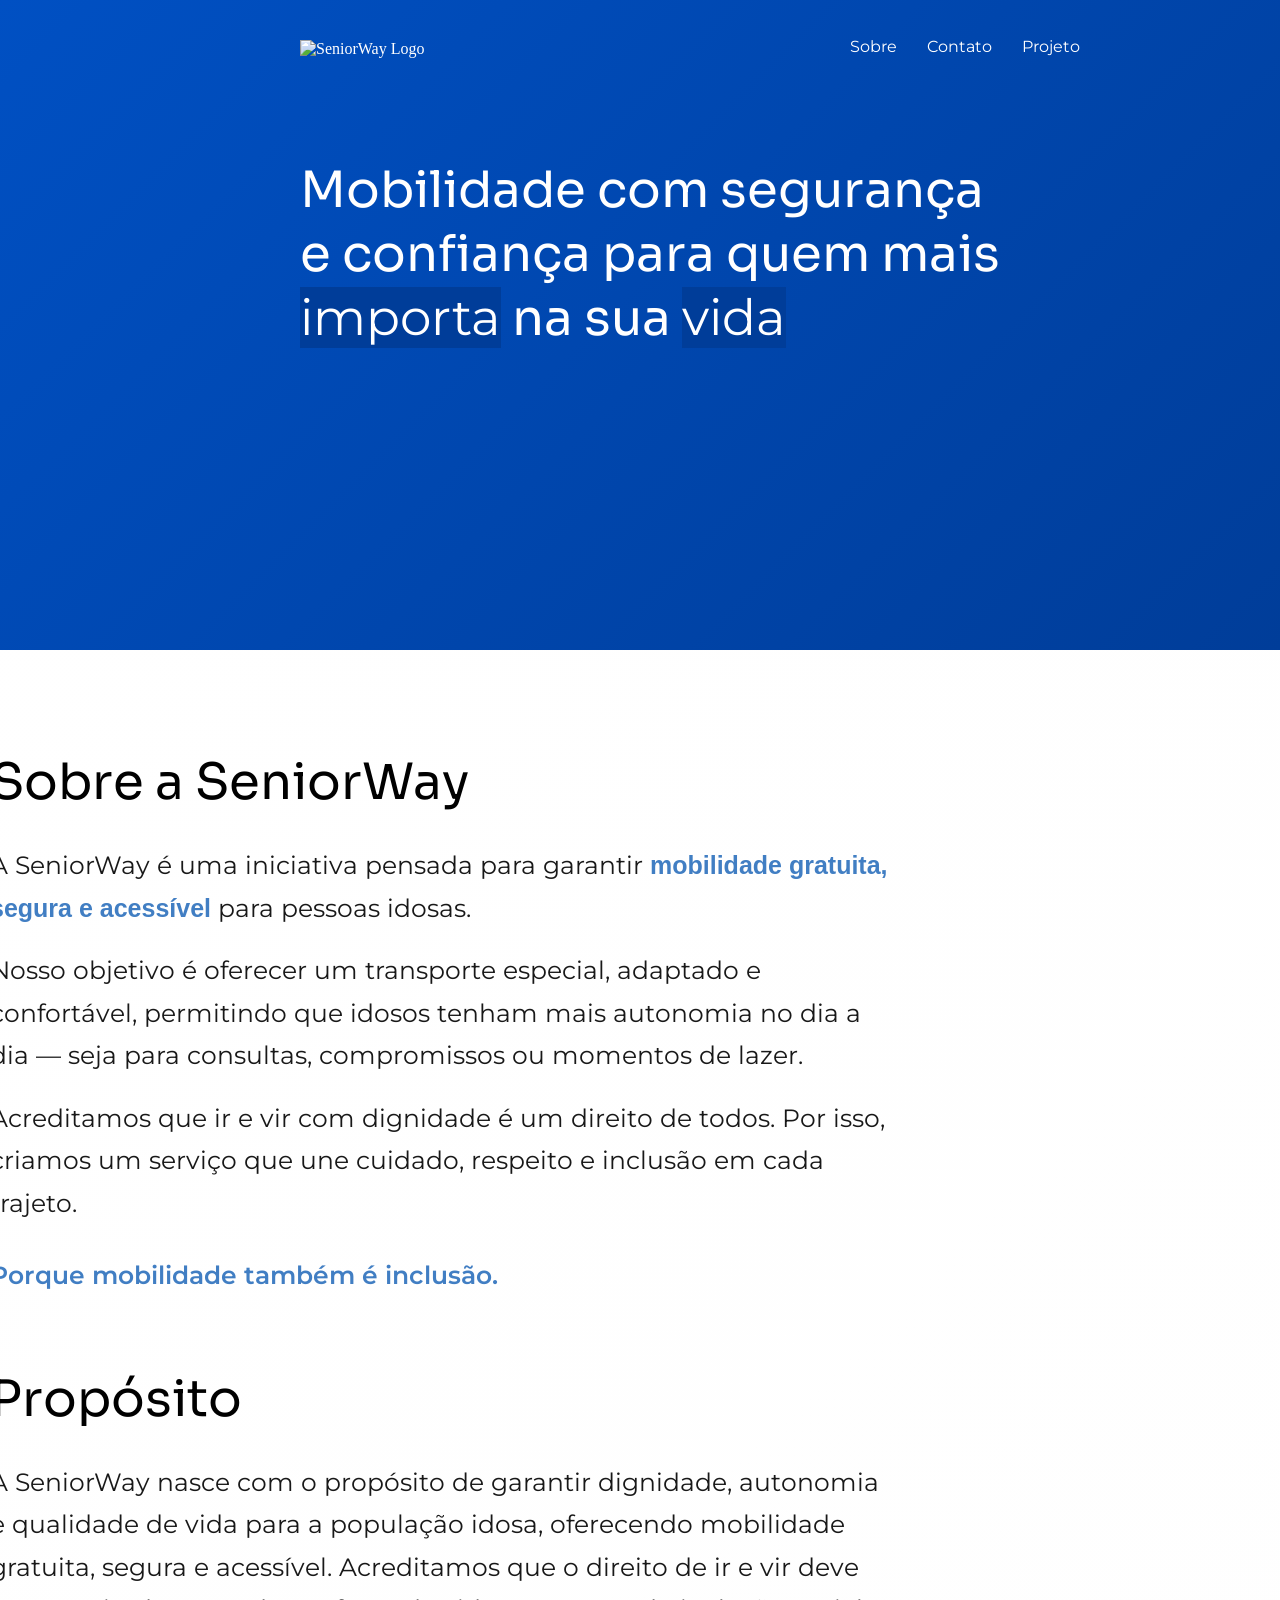
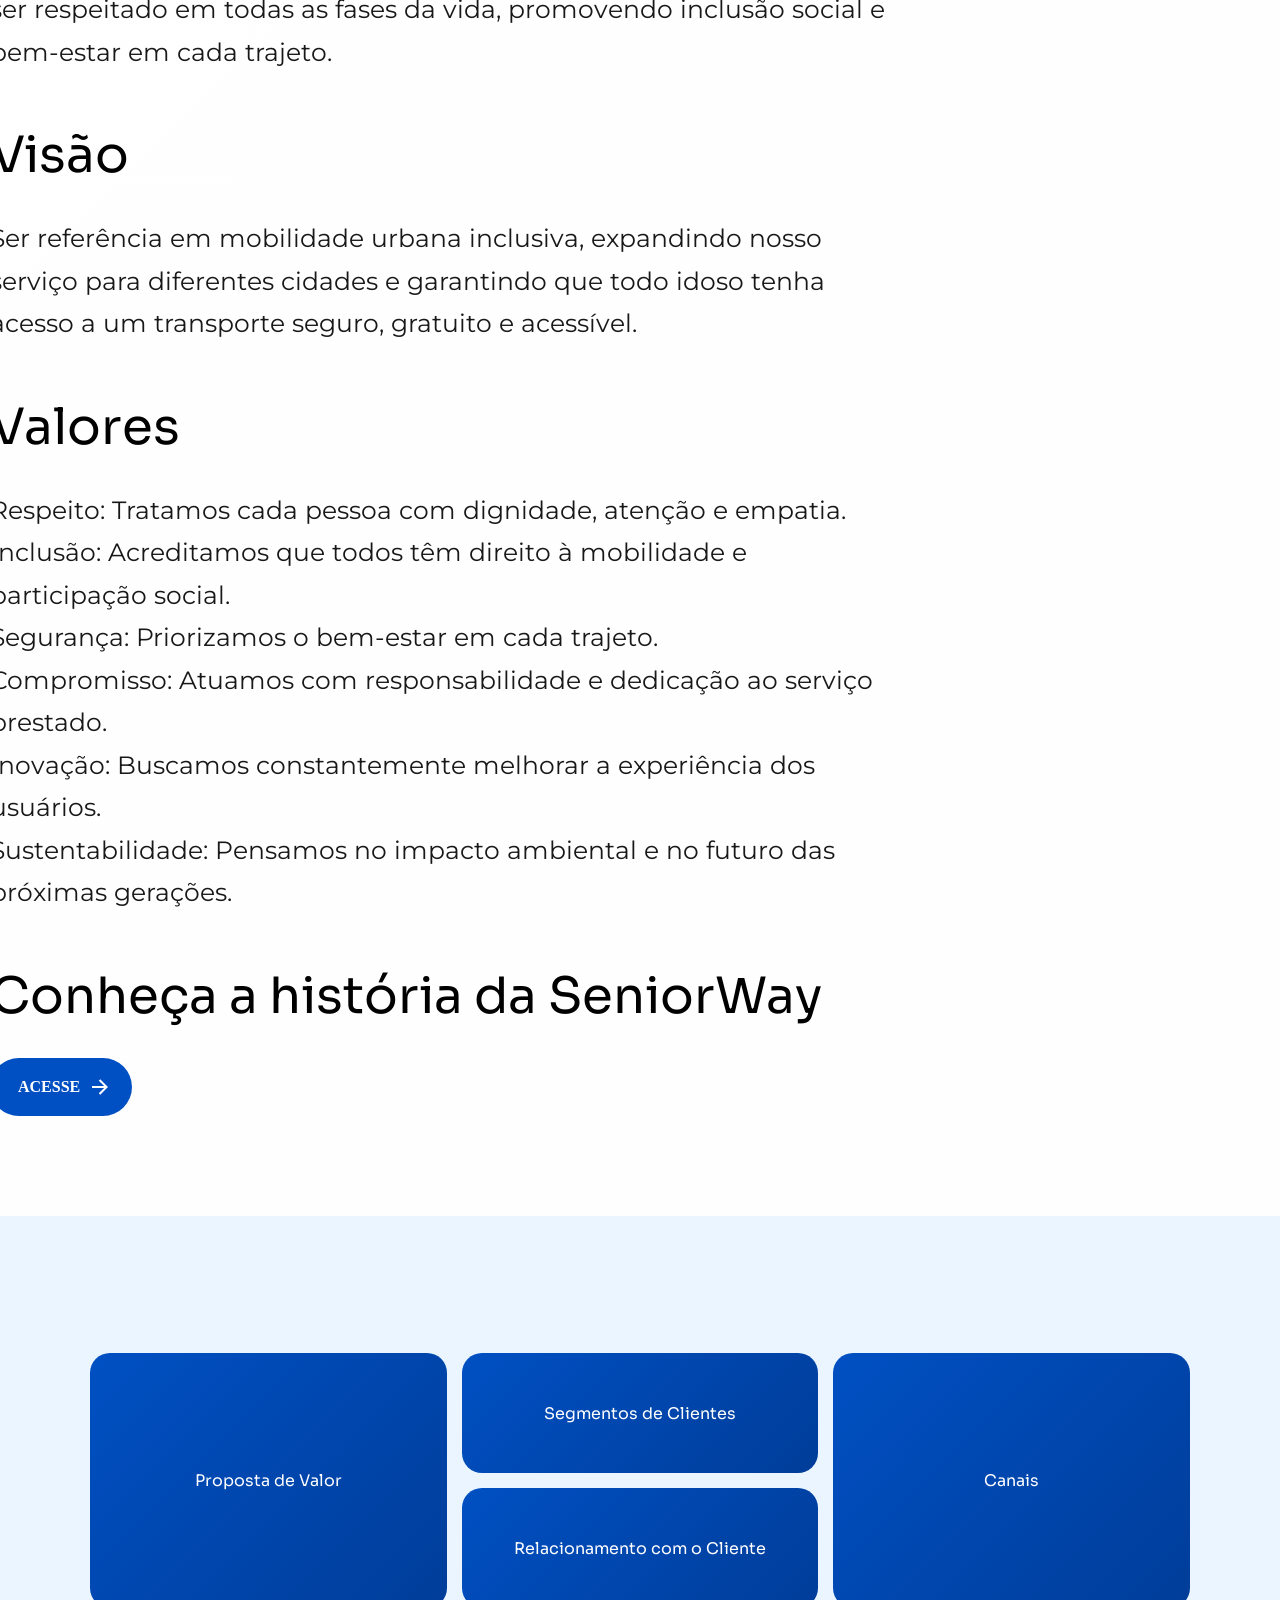
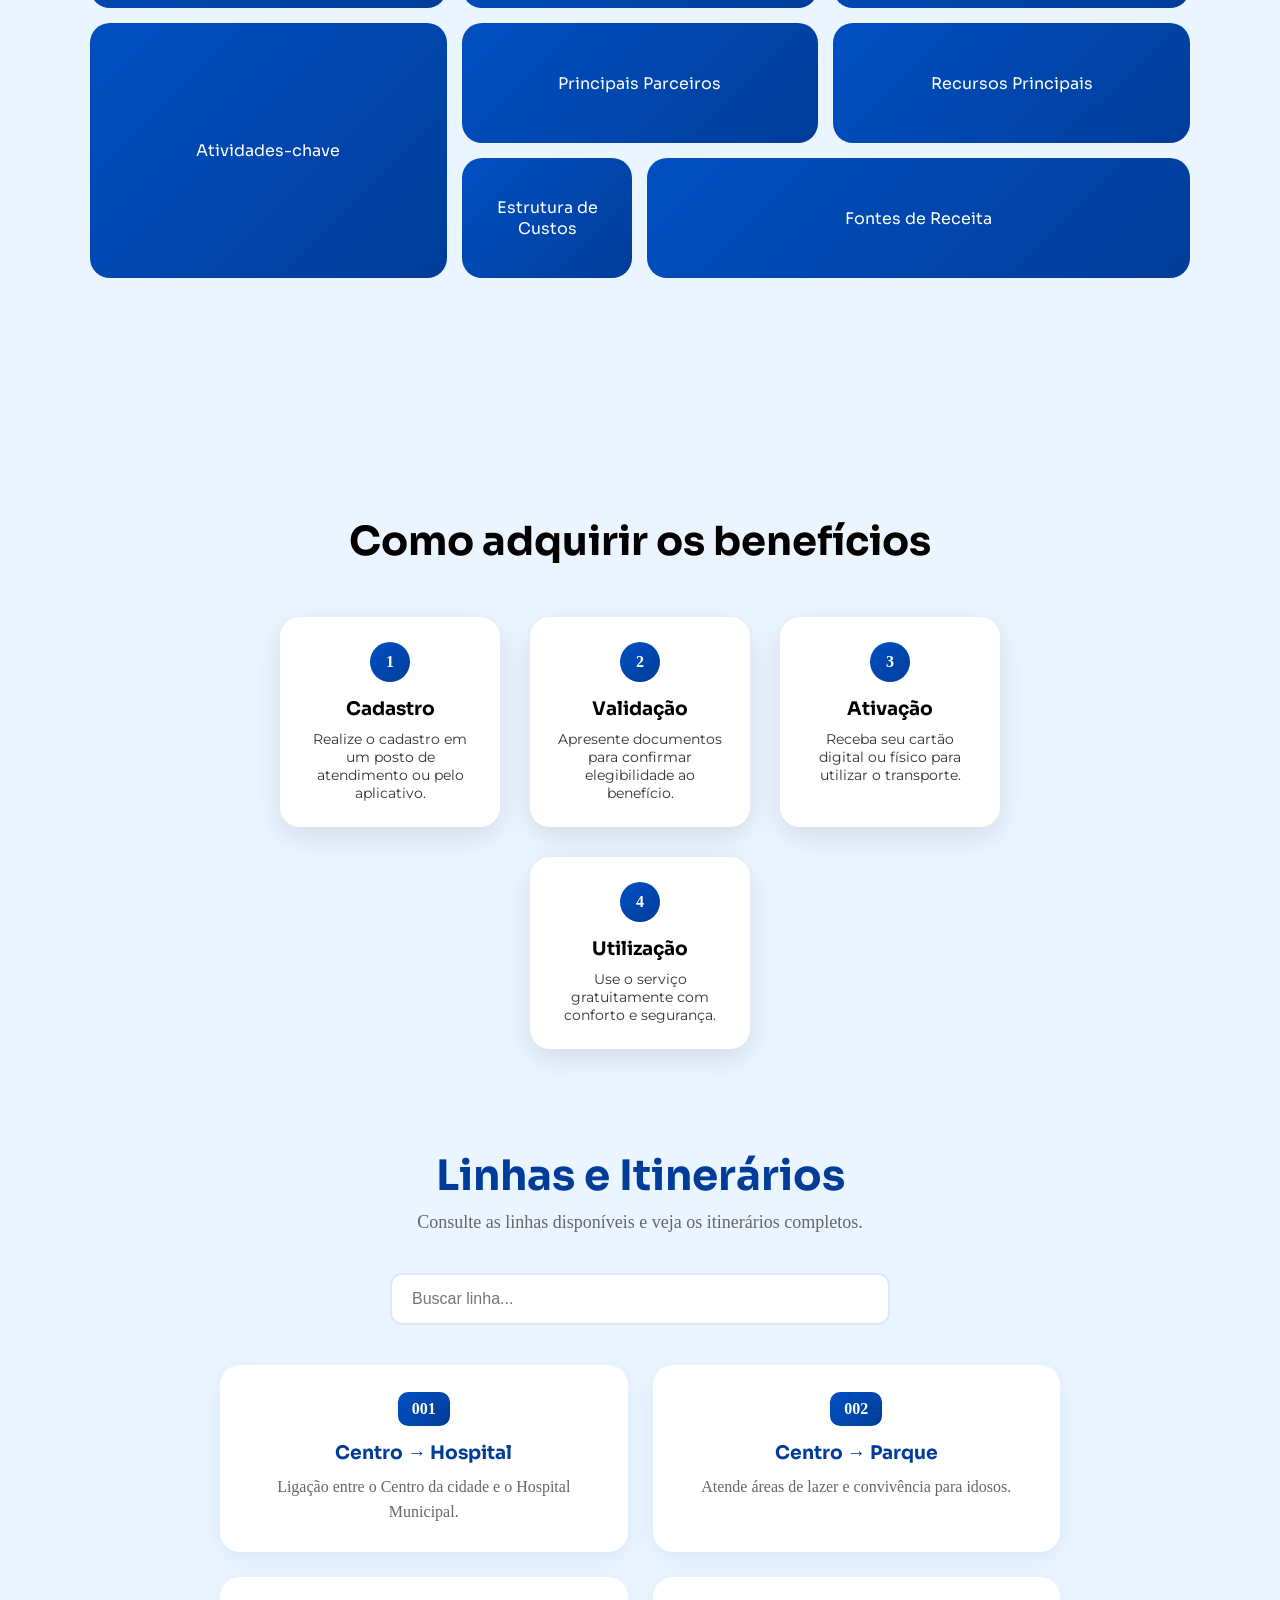
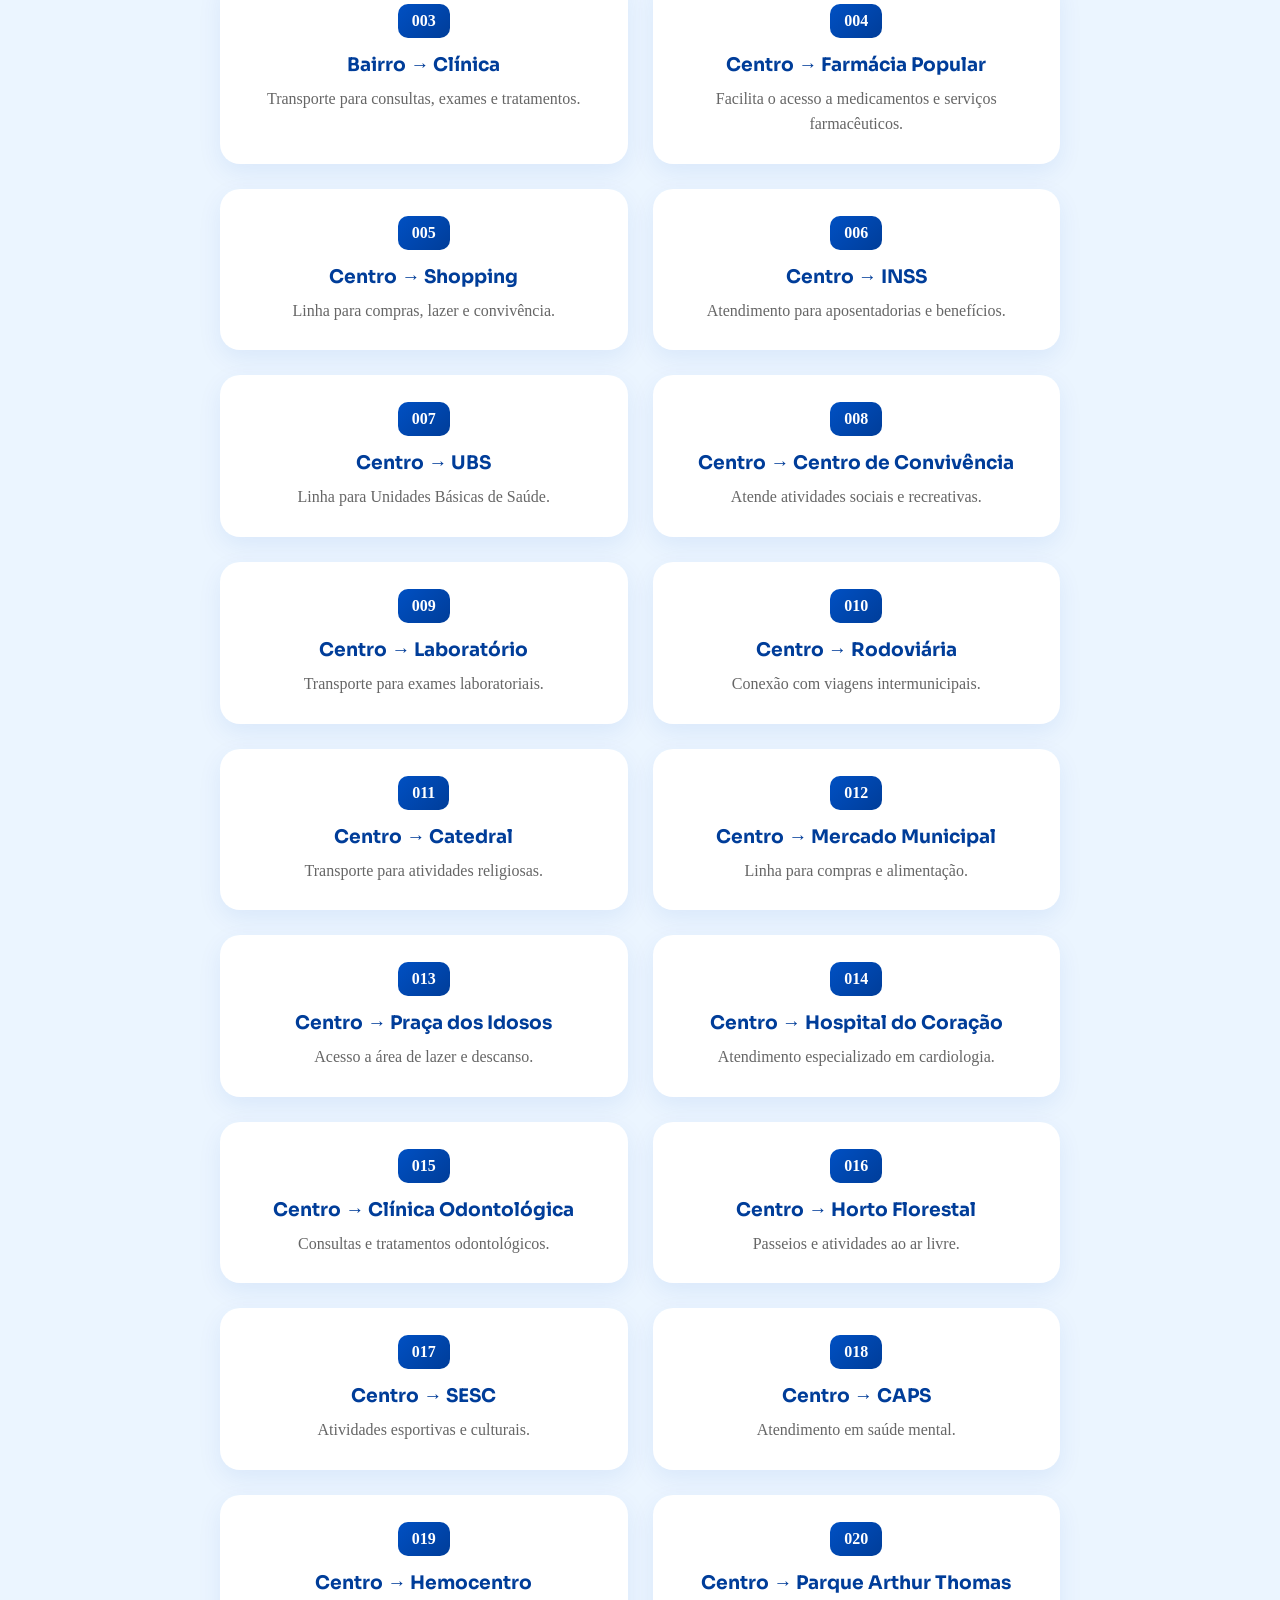
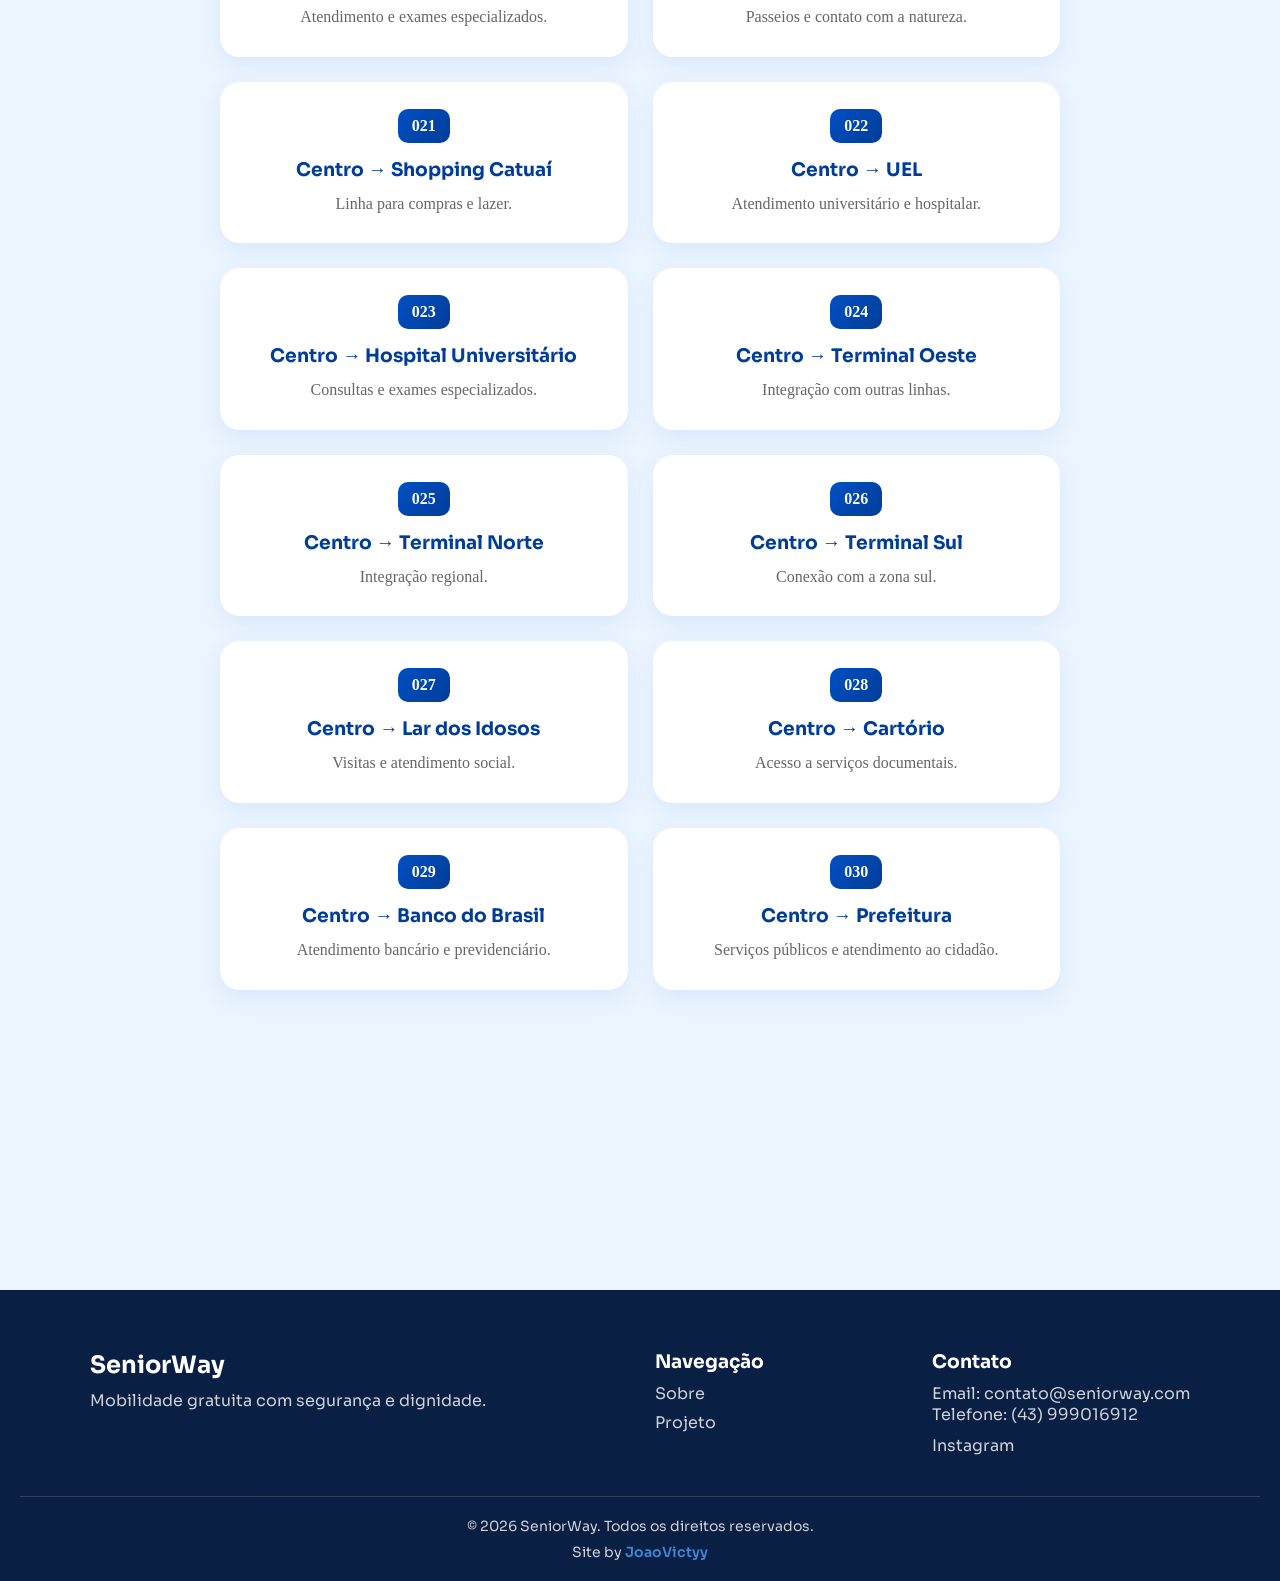
==== index.html @ 5b8eee5d "Add files via upload" ====
<!DOCTYPE html>
<html lang="pt-br">

<head>
    <meta charset="UTF-8">
    <meta name="viewport" content="width=device-width, initial-scale=1.0">
    <title>Busão</title>
    <link rel="stylesheet" href="style.css">

</head>

<body>

    <header>
        <div class="top">
            <div class="logo">
                <img src="./img/SeniorWayLogo.png" alt="SeniorWay Logo">
            </div>

            <ul>
                <li><a href="#sobre">Sobre</a></li>
                <li><a href="#footer">Contato</a></li>
                <li><a href="#canvas">Projeto</a></li>
            </ul>
        </div>

        <div class="infos">
            <div class="texto">
                <p>
                    Mobilidade com segurança<br>
                    e confiança para quem mais<br>
                    <span class="destaque">importa</span> na sua
                    <span class="destaque">vida</span>
                </p>
            </div>

            <div class="img">

            </div>
        </div>

    </header>

    <main>
        <section id="sobre" class="sobre">
            <div class="container">
                <h2>Sobre a SeniorWay</h2>

                <p>
                    A SeniorWay é uma iniciativa pensada para garantir
                    <span class="destaque">mobilidade gratuita, segura e acessível</span>
                    para pessoas idosas.
                </p>

                <p>
                    Nosso objetivo é oferecer um transporte especial, adaptado e confortável,
                    permitindo que idosos tenham mais autonomia no dia a dia — seja para consultas,
                    compromissos ou momentos de lazer.
                </p>

                <p>
                    Acreditamos que ir e vir com dignidade é um direito de todos.
                    Por isso, criamos um serviço que une cuidado, respeito e inclusão
                    em cada trajeto.
                </p>

                <p class="impacto">
                    Porque mobilidade também é inclusão.
                </p>

                <div class="missão">
                    <h1>Propósito</h1>
                    <p>
                        A SeniorWay nasce com o propósito de garantir dignidade, autonomia e qualidade de vida para a
                        população idosa, oferecendo mobilidade gratuita, segura e acessível.
                        Acreditamos que o direito de ir e vir deve ser respeitado em todas as fases da vida, promovendo
                        inclusão social e bem-estar em cada trajeto.
                    </p>
                </div>

                <div class="Visão">
                    <h1>Visão</h1>
                    <p>
                        Ser referência em mobilidade urbana inclusiva, expandindo nosso serviço para diferentes cidades
                        e
                        garantindo que todo idoso tenha acesso a um transporte seguro, gratuito e acessível.
                    </p>
                </div>

                <div class="Valores">
                    <h1>Valores</h1>
                    <p>
                        Respeito: Tratamos cada pessoa com dignidade, atenção e empatia. <br>
                        Inclusão: Acreditamos que todos têm direito à mobilidade e participação social. <br>
                        Segurança: Priorizamos o bem-estar em cada trajeto. <br>
                        Compromisso: Atuamos com responsabilidade e dedicação ao serviço prestado. <br>
                        Inovação: Buscamos constantemente melhorar a experiência dos usuários. <br>
                        Sustentabilidade: Pensamos no impacto ambiental e no futuro das próximas gerações. <br>
                    </p>
                </div>

                <div class="history">
                    <h1>Conheça a história da SeniorWay</h1>

                    <a href="historia.html" class="animated-button">
                        <svg xmlns="http://www.w3.org/2000/svg" class="arr-2" viewBox="0 0 24 24">
                            <path
                                d="M16.1716 10.9999L10.8076 5.63589L12.2218 4.22168L20 11.9999L12.2218 19.778L10.8076 18.3638L16.1716 12.9999H4V10.9999H16.1716Z">
                            </path>
                        </svg>

                        <span class="text">ACESSE</span>
                        <span class="circle"></span>

                        <svg xmlns="http://www.w3.org/2000/svg" class="arr-1" viewBox="0 0 24 24">
                            <path
                                d="M16.1716 10.9999L10.8076 5.63589L12.2218 4.22168L20 11.9999L12.2218 19.778L10.8076 18.3638L16.1716 12.9999H4V10.9999H16.1716Z">
                            </path>
                        </svg>
                    </a>

                </div>

            </div>
        </section>

        <div id="canvas" class="canvas">
            <div class="parent">
                <div class="div1">Proposta de Valor</div>
                <div class="div2">Segmentos de Clientes</div>
                <div class="div3">Canais</div>
                <div class="div4">Relacionamento com o Cliente</div>
                <div class="div5">Atividades-chave</div>
                <div class="div6">Principais Parceiros</div>
                <div class="div7">Recursos Principais</div>
                <div class="div8">Estrutura de Custos</div>
                <div class="div9">Fontes de Receita</div>
            </div>

            <div id="modal" class="modal">
                <div class="modal-content">
                    <span class="fechar">&times;</span>
                    <h2 id="modal-titulo"></h2>
                    <p id="modal-texto"></p>
                </div>
            </div>

        </div>


        <section id="beneficios" class="beneficios">
            <div class="container2">

                <h2>Como adquirir os benefícios</h2>

                <div class="passos">

                    <div class="passo">
                        <span>1</span>
                        <h3>Cadastro</h3>
                        <p>Realize o cadastro em um posto de atendimento ou pelo aplicativo.</p>
                    </div>

                    <div class="passo">
                        <span>2</span>
                        <h3>Validação</h3>
                        <p>Apresente documentos para confirmar elegibilidade ao benefício.</p>
                    </div>

                    <div class="passo">
                        <span>3</span>
                        <h3>Ativação</h3>
                        <p>Receba seu cartão digital ou físico para utilizar o transporte.</p>
                    </div>

                    <div class="passo">
                        <span>4</span>
                        <h3>Utilização</h3>
                        <p>Use o serviço gratuitamente com conforto e segurança.</p>
                    </div>

                </div>

                <!-- HTML -->
                <section class="linhas-section" id="linhas">
                    <div class="container">
                        <h2>Linhas e Itinerários</h2>
                        <p class="subtitulo">
                            Consulte as linhas disponíveis e veja os itinerários completos.
                        </p>

                        <input type="text" id="busca-linha" placeholder="Buscar linha...">

                        <div id="lista-linhas" class="lista-linhas"></div>
                    </div>
                </section>


                <div id="modal-linha" class="modal">
                    <div class="modal-content">
                        <span class="fechar-linha">&times;</span>
                        <h2 id="linha-titulo"></h2>
                        <p id="linha-descricao"></p>

                        <h3>Itinerário</h3>
                        <ul id="linha-itinerario"></ul>

                        <h3>Horários</h3>
                        <p id="linha-horarios"></p>
                    </div>
                </div>
                

            </div>
        </section>
    </main>
    <footer id="footer" class="footer">
        <div class="footer-container">

            <div class="footer-logo">
                <h2>SeniorWay</h2>
                <p>Mobilidade gratuita com segurança e dignidade.</p>
            </div>

            <div class="footer-links">
                <h3>Navegação</h3>
                <a href="#sobre">Sobre</a>
                <a href="#canvas">Projeto</a>
            </div>

            <div class="footer-contato">
                <h3>Contato</h3>
                <p>Email: contato@seniorway.com</p>
                <p>Telefone: (43) 999016912</p>

                <div class="social">
                    <a href="https://www.instagram.com/joao.victy/" target="_blank">Instagram</a>
                </div>
            </div>

        </div>

        <div class="footer-bottom">
            <p>© 2026 SeniorWay. Todos os direitos reservados.</p>
            <p class="creditos">Site by <span>JoaoVictyy</span>
            </p>
        </div>
    </footer>

</body>
<script src="script.js"></script>

</html>
---- style.css ----
@import url('https://fonts.googleapis.com/css2?family=Montserrat:ital,wght@0,100..900;1,100..900&family=Sora:wght@100..800&display=swap');


* {
    user-select: none;
    margin: 0;
    padding: 0;
    box-sizing: border-box;
    scroll-behavior: smooth;
}

header {
    background: linear-gradient(135deg, #0050c3 0%, #003d99 100%);
    height: 650px;
}

.logo img {
    width: 130px;
    margin-left: 300px;
    cursor: pointer;
    margin-top: 40px;
}

.top {
    display: flex;
    justify-content: space-between;
    align-items: center;
    color: white;
}

.top a {
    color: white;
    text-decoration: none;
}

.top a:hover {
    opacity: 0.7;
}

.top li {
    cursor: pointer;
}

.top li:hover {
    color: rgba(157, 151, 151, 0.519);
}

.top ul {
    font-family: 'Montserrat', sans-serif;
    color: white;
    display: flex;
    list-style: none;
    margin-bottom: -35px;
    gap: 30px;
    margin-right: 200px;
}

.texto .destaque {
    background-color: #003d99;
    font-family: 'Montserrat', sans-serif;
}

.texto {
    font-family: 'Sora', sans-serif;
    color: white;
    font-size: 50px;
    margin-left: 300px;
    margin-top: 100px;
}

.sobre {
    padding: 100px 20px;
    margin-left: -400px;
    background: linear-gradient(135deg, #ffffff 0%, #fefefe 100%);
    color: #000000;
}

.sobre .container {
    max-width: 900px;
    margin: 0 auto;
    text-align: left;
}

.sobre h2 {
    font-family: 'Sora', sans-serif;
    font-size: 50px;
    margin-bottom: 30px;
    font-weight: 400;
}

.sobre p {
    font-family: 'Montserrat', sans-serif;
    font-size: 25px;
    line-height: 1.7;
    margin-bottom: 20px;
    opacity: 0.9;
}

.sobre .destaque {
    font-family: 'Inter', sans-serif;
    font-weight: 600;
    color: #2d71bd;
    border-bottom: 2px solid rgba(255, 255, 255, 0.4);
}

.impacto {
    font-family: 'Inter', sans-serif;
    font-size: 22px;
    font-weight: 600;
    color: #2d71bd;
    margin-top: 30px;
}

.canvas {
    background-color: #ebf5ff;
    height: 800px;
    display: flex;
    align-items: center;
    flex-direction: column;
    justify-content: center;
}

.parent {
    display: grid;
    grid-template-columns: repeat(6, 1fr);
    grid-auto-rows: 120px;
    gap: 15px;
    grid-auto-flow: dense;
    width: 90%;
    max-width: 1100px;
    margin: 0 auto;
}

/* cards */
.parent>div {
    cursor: pointer;
    background: linear-gradient(135deg, #0050c3 0%, #003d99 100%);
    border-radius: 20px;
    color: white;


    display: flex;
    align-items: center;
    justify-content: center;
    text-align: center;

    font-family: 'Sora', sans-serif;
    padding: 20px;
}

.parent>div:hover {
    transform: scale(1.03);
}

.div1 {
    grid-column: span 2;
    grid-row: span 2;
}

.div2 {
    grid-column: span 2;
}

.div3 {
    grid-column: span 2;
    grid-row: span 2;
}

.div4 {
    grid-column: span 2;
}

.div5 {
    grid-column: span 2;
    grid-row: span 2;
}

.div6 {
    grid-column: span 2;
}

.div7 {
    grid-column: span 2;
}

.div9 {
    grid-column: span 3;
}


.fechar {
    color: white;
    font-size: 30px;
    margin-left: 10px;
}

#modal-titulo,
#modal-texto {
    color: white;
    margin: 10px 15px;
}

.modal {
    display: none;
    position: fixed;
    inset: 0;
    background: rgba(0, 0, 0, 0.6);
    backdrop-filter: blur(6px);

    justify-content: center;
    align-items: center;
    z-index: 1000;
}

.modal-content {
    background: linear-gradient(135deg, #0050c3 0%, #003d99 100%);
    padding: 30px;
    border-radius: 20px;

    width: 450px;
    max-width: 90%;

    color: white;
    font-family: 'Sora', sans-serif;

    box-shadow: 0 20px 50px rgba(0, 0, 0, 0.4);

    animation: aparecer 0.3s ease;
}

@keyframes aparecer {
    from {
        opacity: 0;
        transform: scale(0.9);
    }

    to {
        opacity: 1;
        transform: scale(1);
    }
}

.fechar {
    position: absolute;
    top: 20px;
    right: 25px;

    font-size: 24px;
    cursor: pointer;
    color: white;
    opacity: 0.7;
}

.fechar:hover {
    opacity: 1;
}

#modal-titulo {
    font-size: 24px;
    margin-bottom: 15px;
}

#modal-texto {
    font-size: 16px;
    line-height: 1.6;
}

.footer {
    background: #0a1f44;
    color: white;
    padding: 60px 20px 20px;
    font-family: 'Sora', sans-serif;
}

.footer-container {
    max-width: 1100px;
    margin: 0 auto;

    display: flex;
    justify-content: space-between;
    flex-wrap: wrap;
    gap: 40px;
}

/* logo */
.footer-logo h2 {
    font-size: 24px;
    margin-bottom: 10px;
}

.footer-logo p {
    opacity: 0.8;
}

/* links */
.footer-links h3,
.footer-contato h3 {
    margin-bottom: 10px;
}

.footer-links a {
    display: block;
    color: white;
    text-decoration: none;
    margin-bottom: 8px;
    opacity: 0.8;
    transition: 0.3s;
}

.footer-links a:hover {
    opacity: 1;
}

.footer-contato p {
    opacity: 0.8;
}

.footer-bottom {
    border-top: 1px solid rgba(255, 255, 255, 0.2);
    margin-top: 40px;
    padding-top: 20px;
    text-align: center;
    font-size: 14px;
    opacity: 0.7;
}

.social a {
    display: inline-block;
    margin-top: 10px;
    color: white;
    text-decoration: none;
    opacity: 0.8;
    transition: 0.3s;
}

.social a:hover {
    opacity: 1;
    transform: translateY(-2px);
}

.footer-bottom {
    border-top: 1px solid rgba(255, 255, 255, 0.2);
    margin-top: 40px;
    padding-top: 20px;
    text-align: center;
    font-size: 14px;
    opacity: 0.8;
}

.creditos {
    margin-top: 8px;
}

.creditos span {
    color: #4da3ff;
    font-weight: 600;
}

.beneficios {
    padding: 200px;
    background: #ebf5ff;
    ;
    text-align: center;
}

.beneficios h2 {
    font-family: 'Sora', sans-serif;
    font-size: 40px;
    margin-bottom: 50px;
}

.passos {

    display: flex;
    justify-content: center;
    gap: 30px;
    flex-wrap: wrap;
}

.passo {
    background: white;
    padding: 25px;
    border-radius: 20px;
    width: 220px;

    box-shadow: 0 10px 30px rgba(0, 0, 0, 0.1);
    transition: 0.3s;
}

.passo:hover {
    transform: translateY(-5px);
}

.passo span {
    display: inline-block;
    width: 40px;
    height: 40px;

    background: linear-gradient(135deg, #0050c3, #003d99);
    color: white;

    border-radius: 50%;
    line-height: 40px;
    font-weight: bold;
    margin-bottom: 15px;
}

.passo h3 {
    font-family: 'Sora', sans-serif;
    margin-bottom: 10px;
}

.passo p {
    font-family: 'Montserrat', sans-serif;
    font-size: 14px;
    opacity: 0.8;
}

.container2 {
    margin-top: -100px;
}


h1 {
    font-family: 'Sora', sans-serif;
    font-size: 50px;
    margin-bottom: 30px;
    font-weight: 400;
}

.missão {
    margin-top: 70px;
}

.Visão {
    margin-top: 50px;
}

.Valores {
    margin-top: 50px;
}


.history {
    margin-top: 50px;
}

.animated-button {
    position: relative;
    display: flex;
    align-items: center;
    gap: 4px;
    padding: 16px 36px;
    border: 4px solid;
    border-color: transparent;
    font-size: 16px;
    background-color: #0050c3; 
    border-radius: 100px;
    font-weight: 600;
    color: #ffffff;
    cursor: pointer;
    overflow: hidden;
    transition: all 0.6s cubic-bezier(0.23, 1, 0.32, 1);
}

.animated-button svg {
    position: absolute;
    width: 24px;
    fill: #ffffff;
    z-index: 9;
    transition: all 0.8s cubic-bezier(0.23, 1, 0.32, 1);
}

.animated-button .arr-1 {
    right: 16px;
}

.animated-button .arr-2 {
    left: -25%;
}

.animated-button .circle {
    position: absolute;
    top: 50%;
    left: 50%;
    transform: translate(-50%, -50%);
    width: 20px;
    height: 20px;
    background-color: #0050c3;
    border-radius: 50%;
    opacity: 0;
    transition: all 0.8s cubic-bezier(0.23, 1, 0.32, 1);
}

.animated-button .text {
    position: relative;
    z-index: 1;
    transform: translateX(-12px);
    transition: all 0.8s cubic-bezier(0.23, 1, 0.32, 1);
}

.animated-button:hover {
    box-shadow: 0 0 0 12px transparent;
    color: #ffffff;
    border-radius: 12px;
}

.animated-button:hover .arr-1 {
    right: -25%;
}

.animated-button:hover .arr-2 {
    left: 16px;
}

.animated-button:hover .text {
    transform: translateX(12px);
}

.animated-button:hover svg {
    fill: #ffffff;
}

.animated-button:active {
    scale: 0.95;
    box-shadow: 0 0 0 4px rgb(185, 188, 179);
}

.animated-button:hover .circle {
    width: 220px;
    height: 220px;
    opacity: 1;
}

.animated-button {
    text-decoration: none;
    display: inline-flex; 
}

/* CSS */
.linhas-section {
    padding: 100px 20px;
}

.linhas-section h2 {
    font-family: 'Sora', sans-serif;
    font-size: 42px;
    color: #003d99;
    text-align: center;
    margin-bottom: 10px;
}

.subtitulo {
    text-align: center;
    color: #666;
    font-size: 18px;
    margin-bottom: 40px;
}

#busca-linha {
    width: 100%;
    max-width: 500px;
    display: block;
    margin: 0 auto 40px;
    padding: 15px 20px;
    border: 2px solid #dbe7ff;
    border-radius: 12px;
    font-size: 16px;
    outline: none;
}

#busca-linha:focus {
    border-color: #0050c3;
}

.lista-linhas {
    display: grid;
    grid-template-columns: repeat(auto-fit, minmax(280px, 1fr));
    gap: 25px;
}

.linha-card {
    background: white;
    border-radius: 20px;
    padding: 25px;
    box-shadow: 0 8px 25px rgba(0, 80, 195, 0.08);
    cursor: pointer;
    transition: 0.3s;
    border: 2px solid transparent;
}

.linha-card:hover {
    transform: translateY(-5px);
    border-color: #0050c3;
}

.linha-numero {
    display: inline-block;
    background: linear-gradient(135deg, #0050c3, #003d99);
    color: white;
    font-weight: bold;
    padding: 8px 14px;
    border-radius: 10px;
    margin-bottom: 15px;
}

.linha-card h3 {
    margin-bottom: 10px;
    color: #003d99;
    font-family: 'Sora', sans-serif;
}

.linha-card p {
    color: #666;
    line-height: 1.6;
}

#linha-itinerario {
    margin-top: 10px;
    padding-left: 20px;
}

#linha-itinerario li {
    margin-bottom: 8px;
}
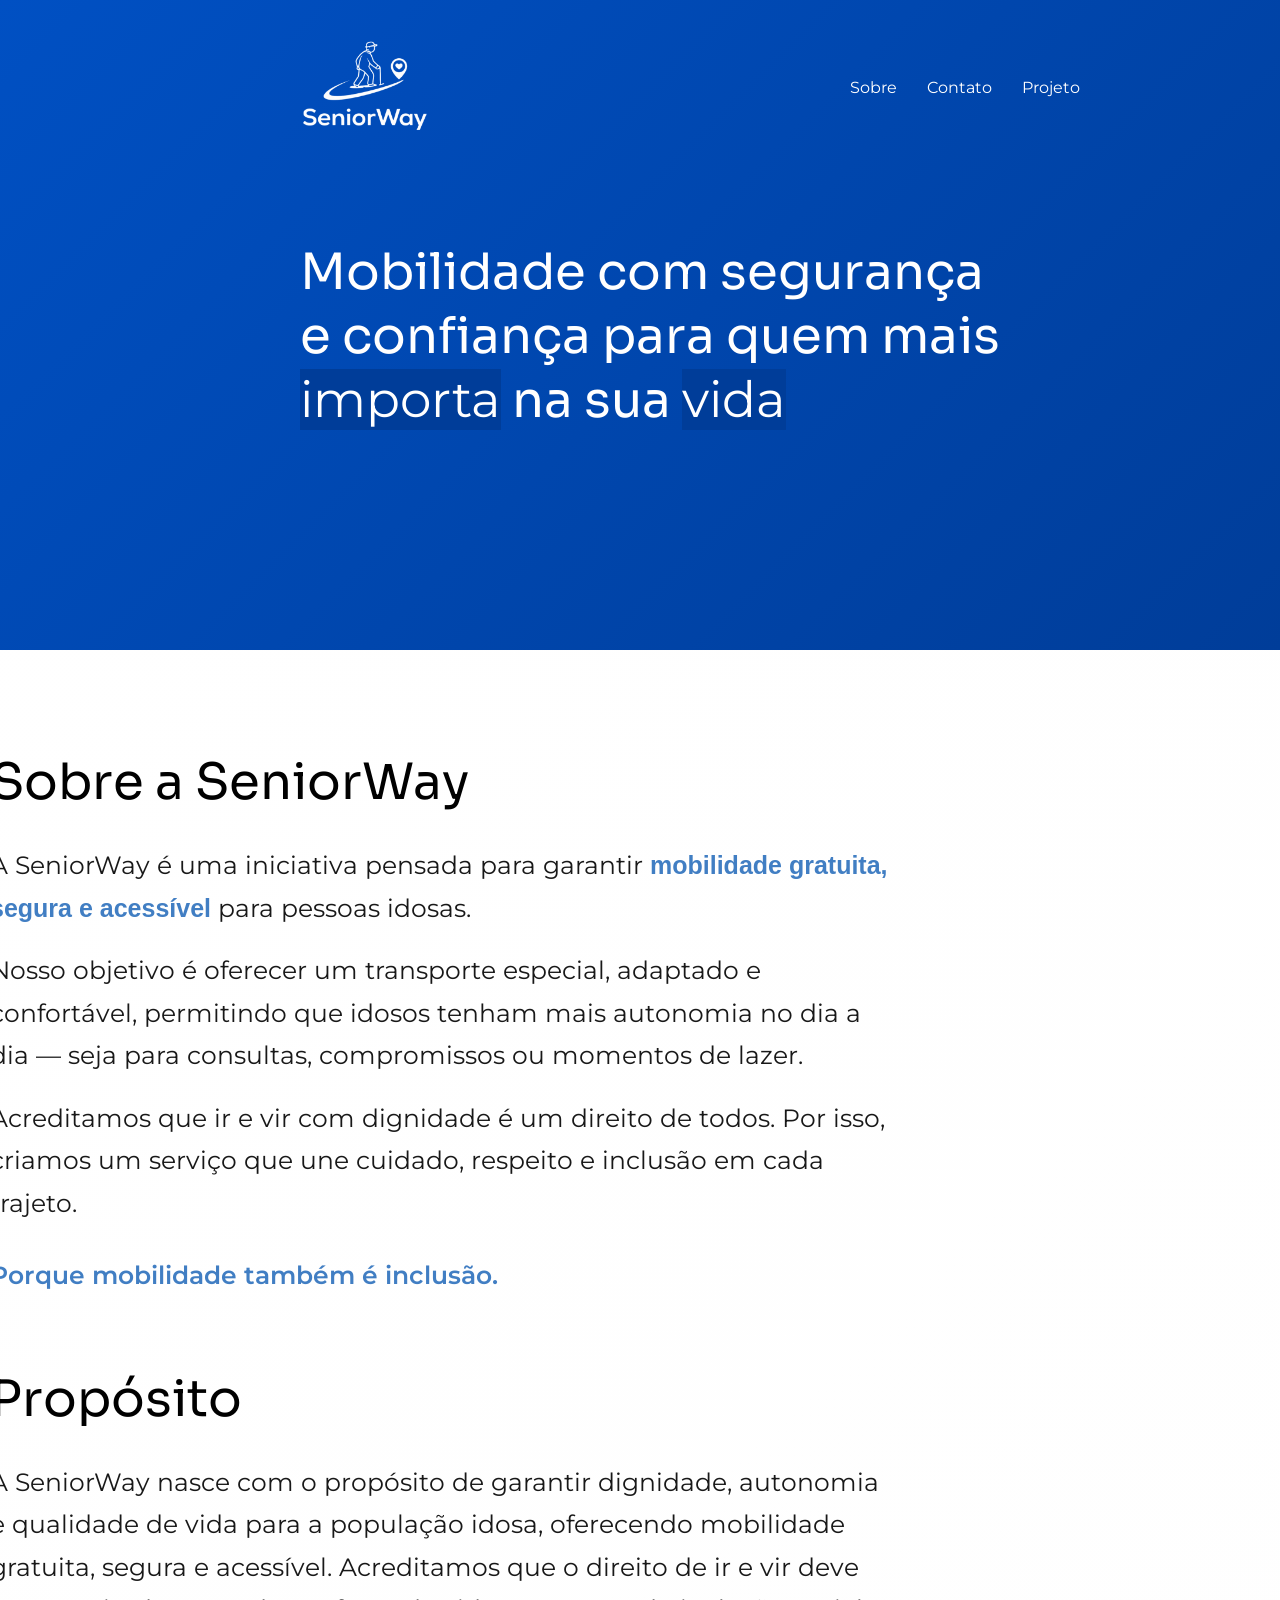
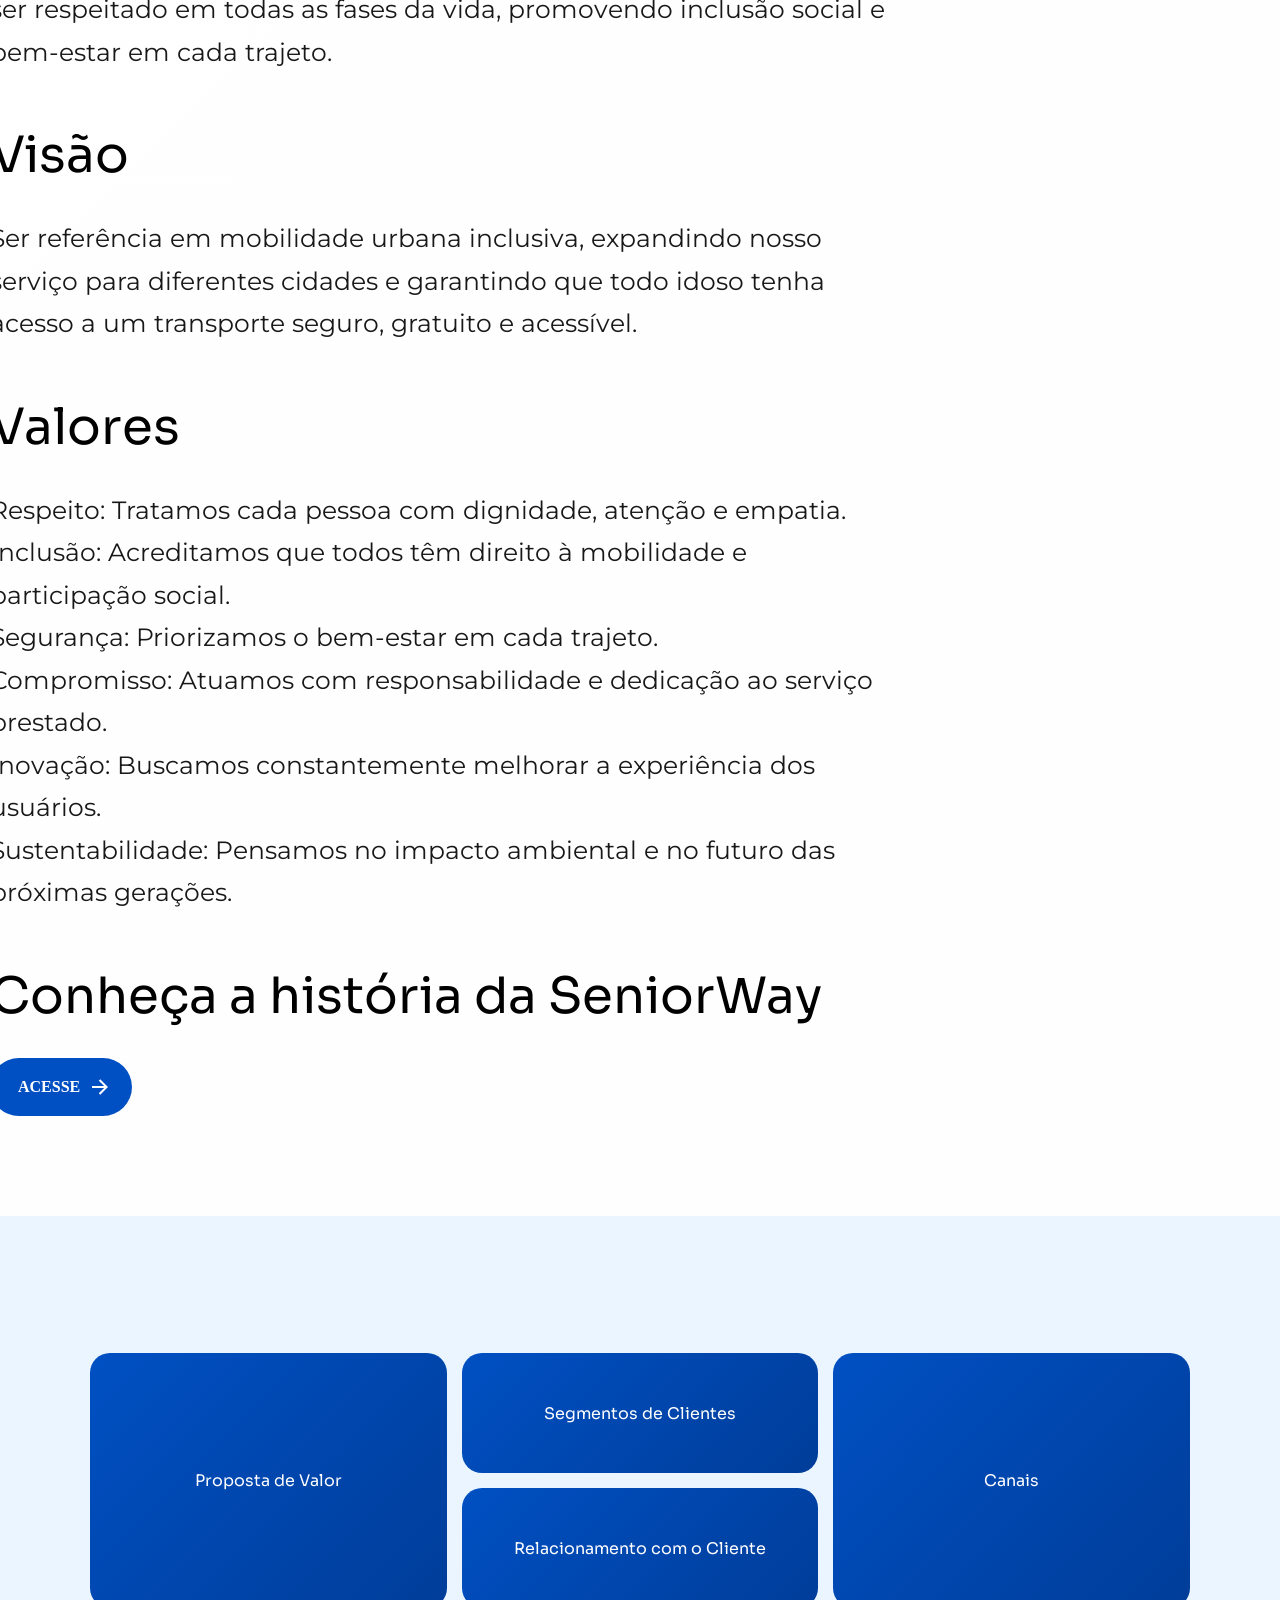
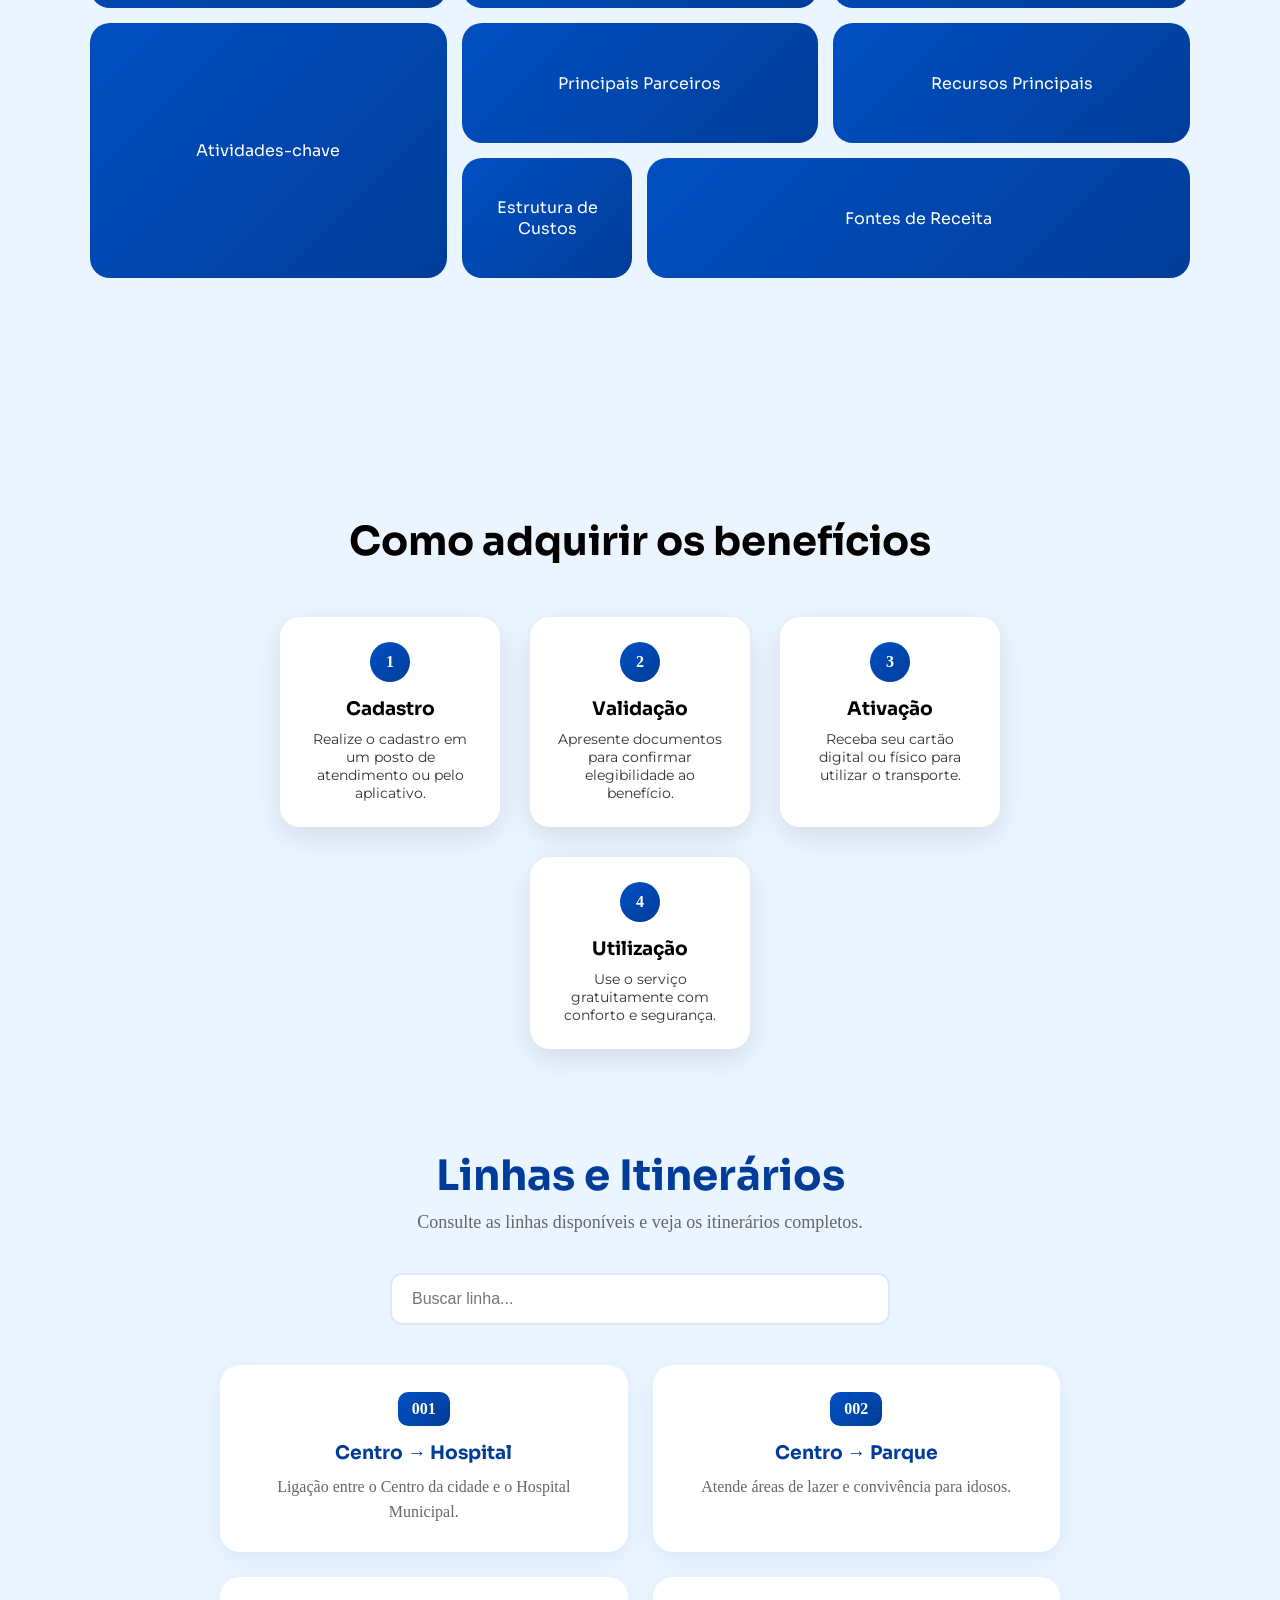
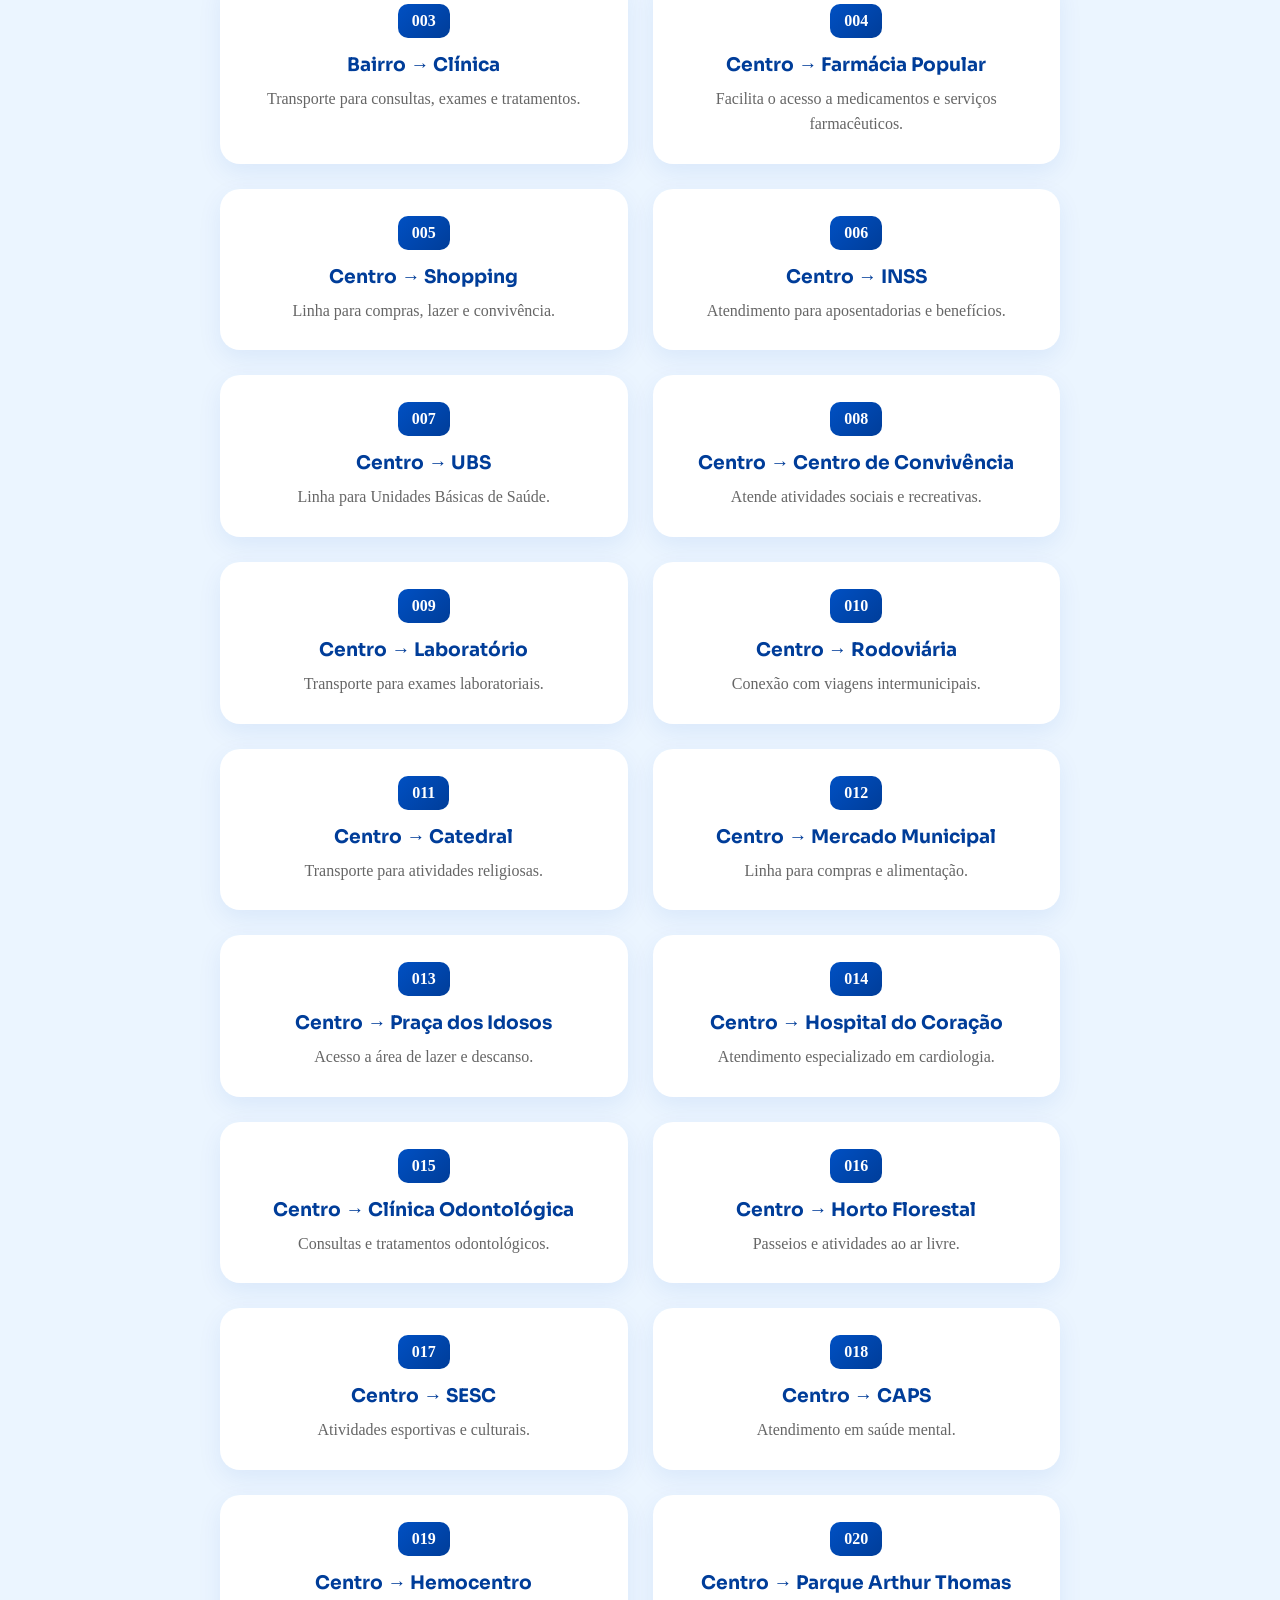
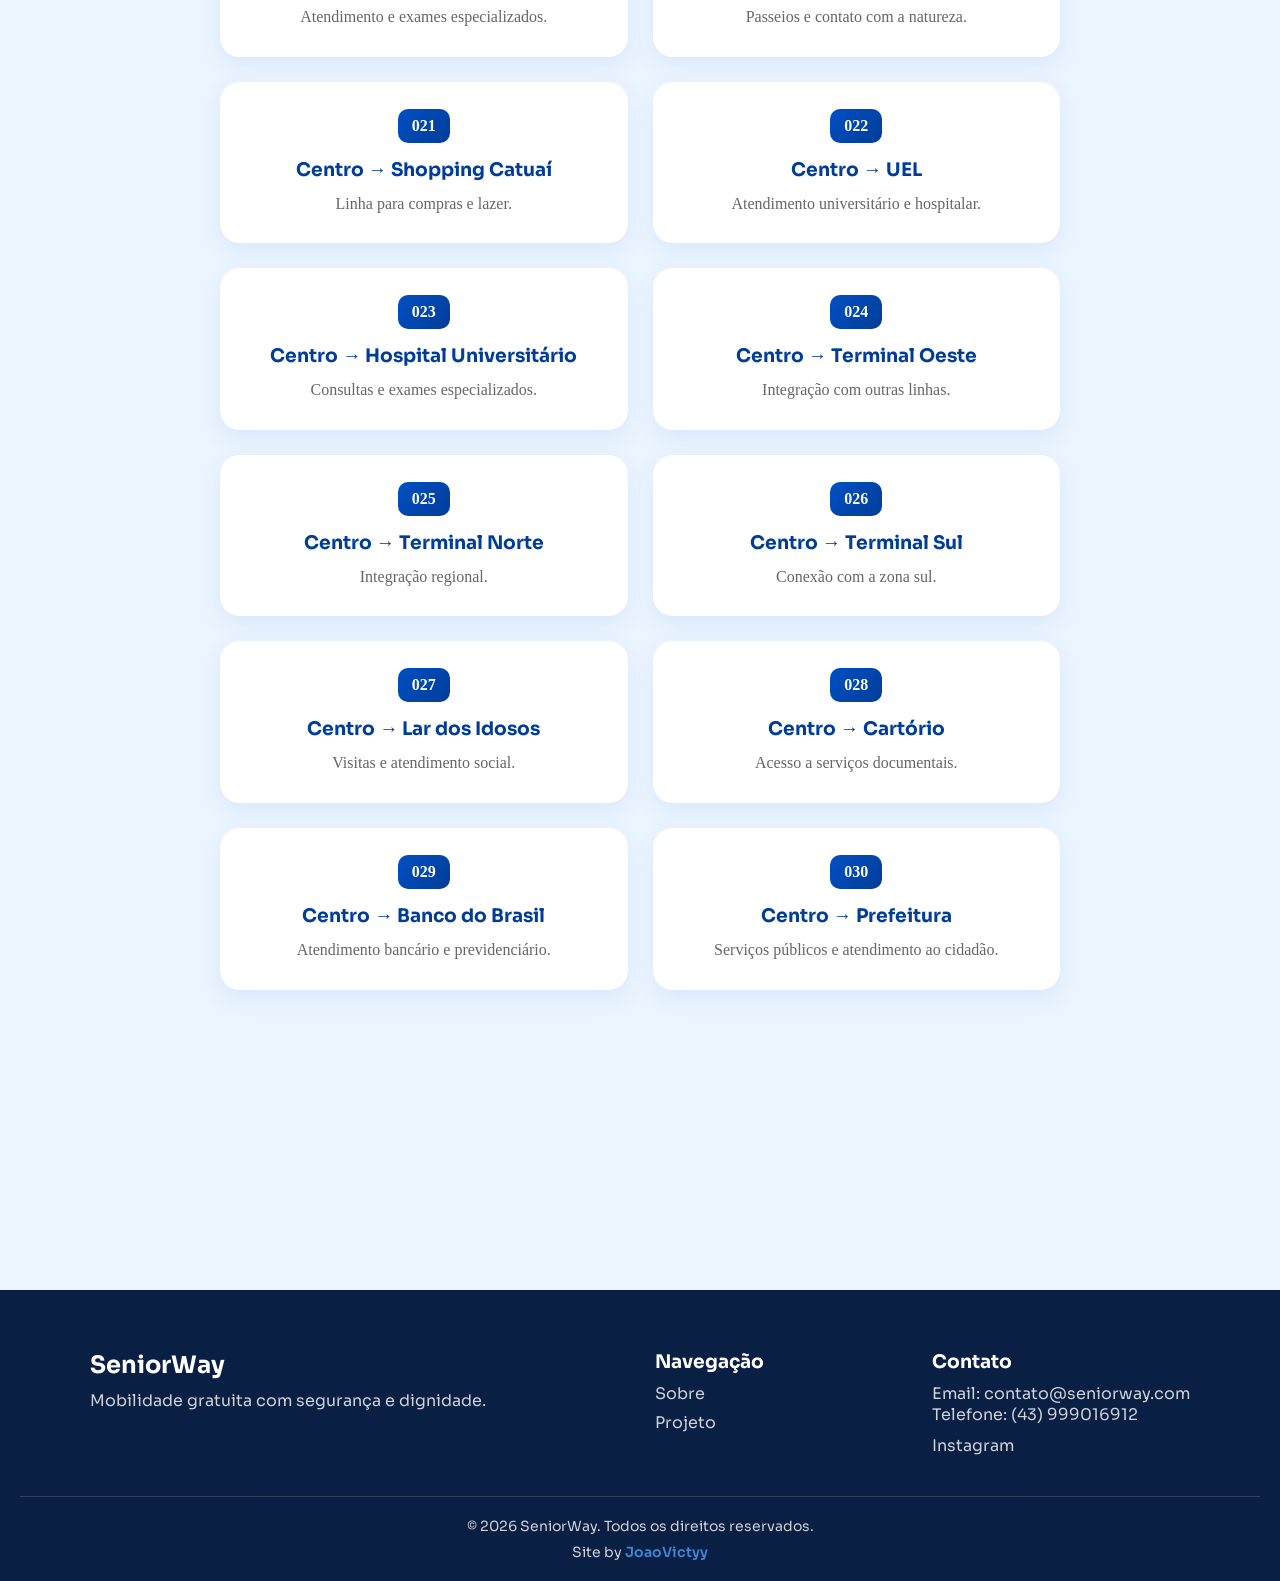
==== commit 432d7602: "Update index.html" ====
--- a/index.html
+++ b/index.html
@@ -14,7 +14,7 @@
     <header>
         <div class="top">
             <div class="logo">
-                <img src="./img/SeniorWayLogo.png" alt="SeniorWay Logo">
+                <img src="SeniorWayLogo.png" alt="SeniorWay Logo">
             </div>
 
             <ul>
@@ -250,4 +250,4 @@
 </body>
 <script src="script.js"></script>
 
-</html>+</html>
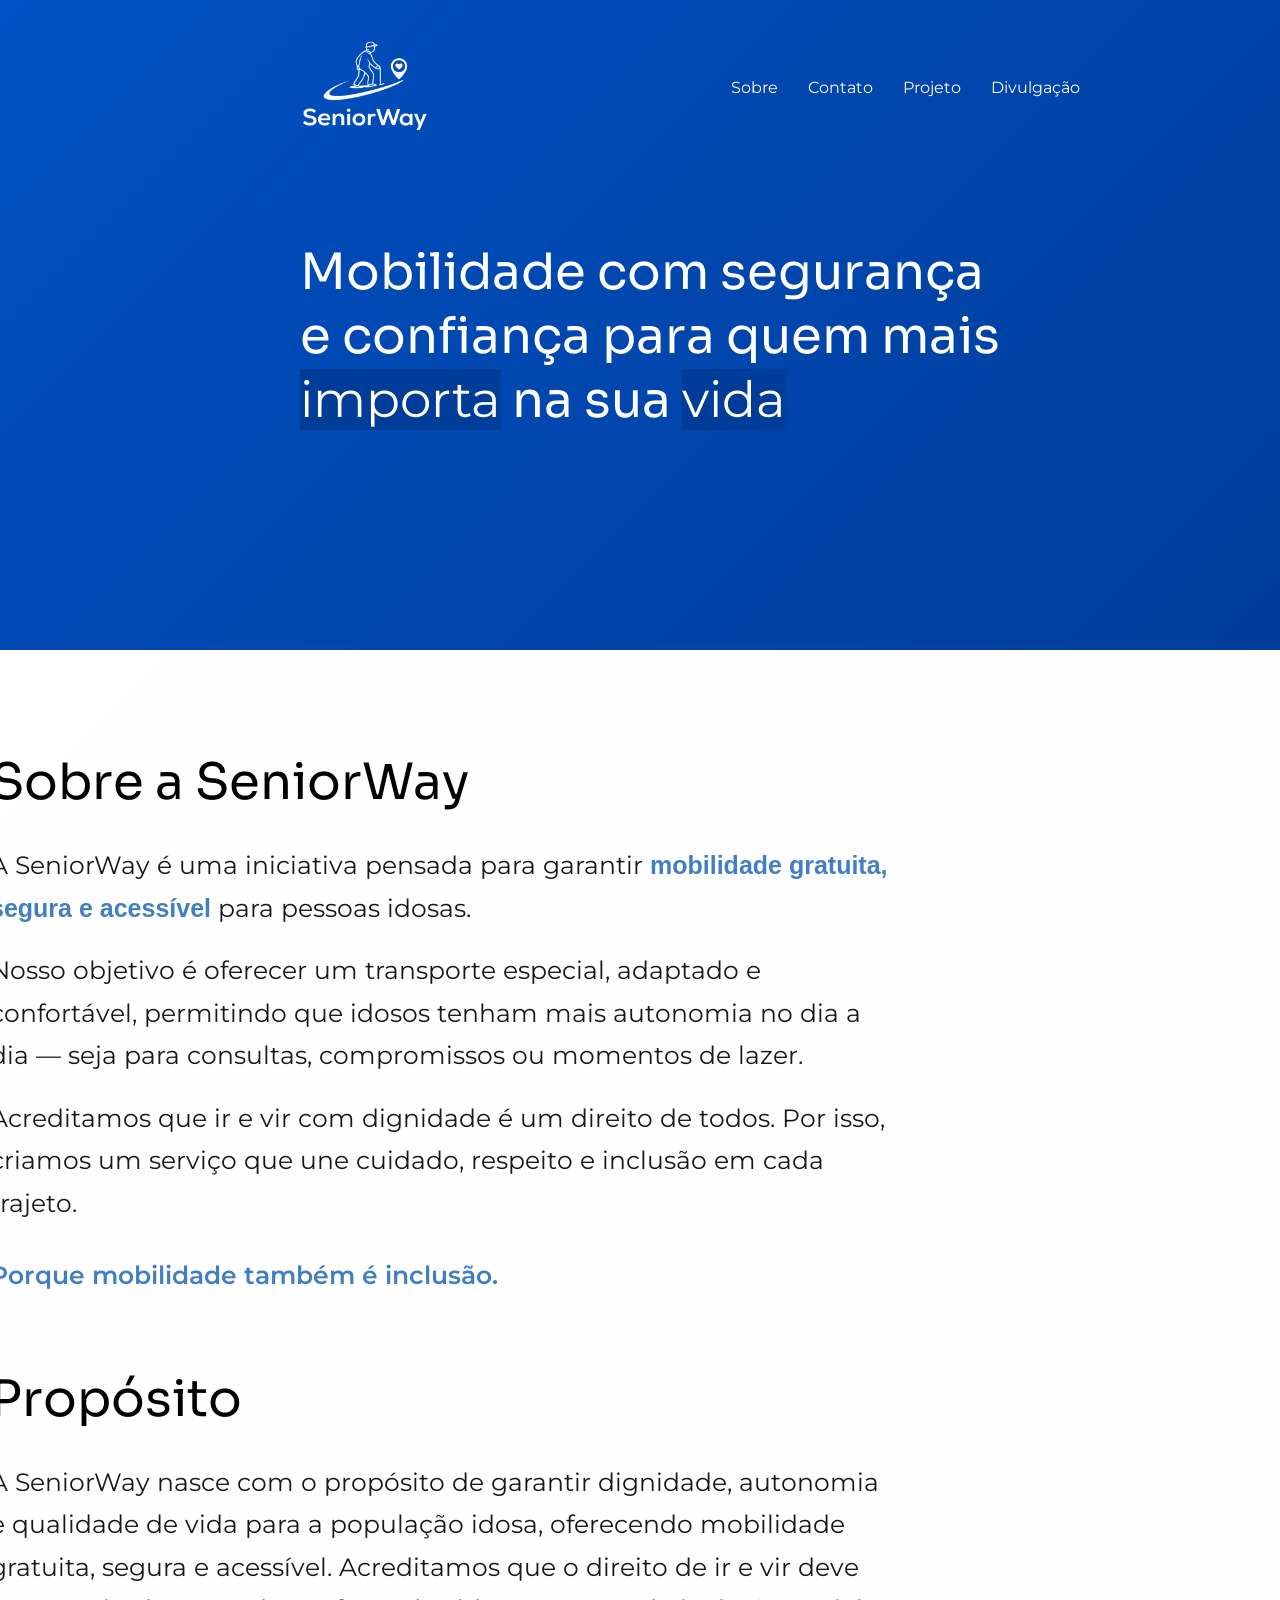
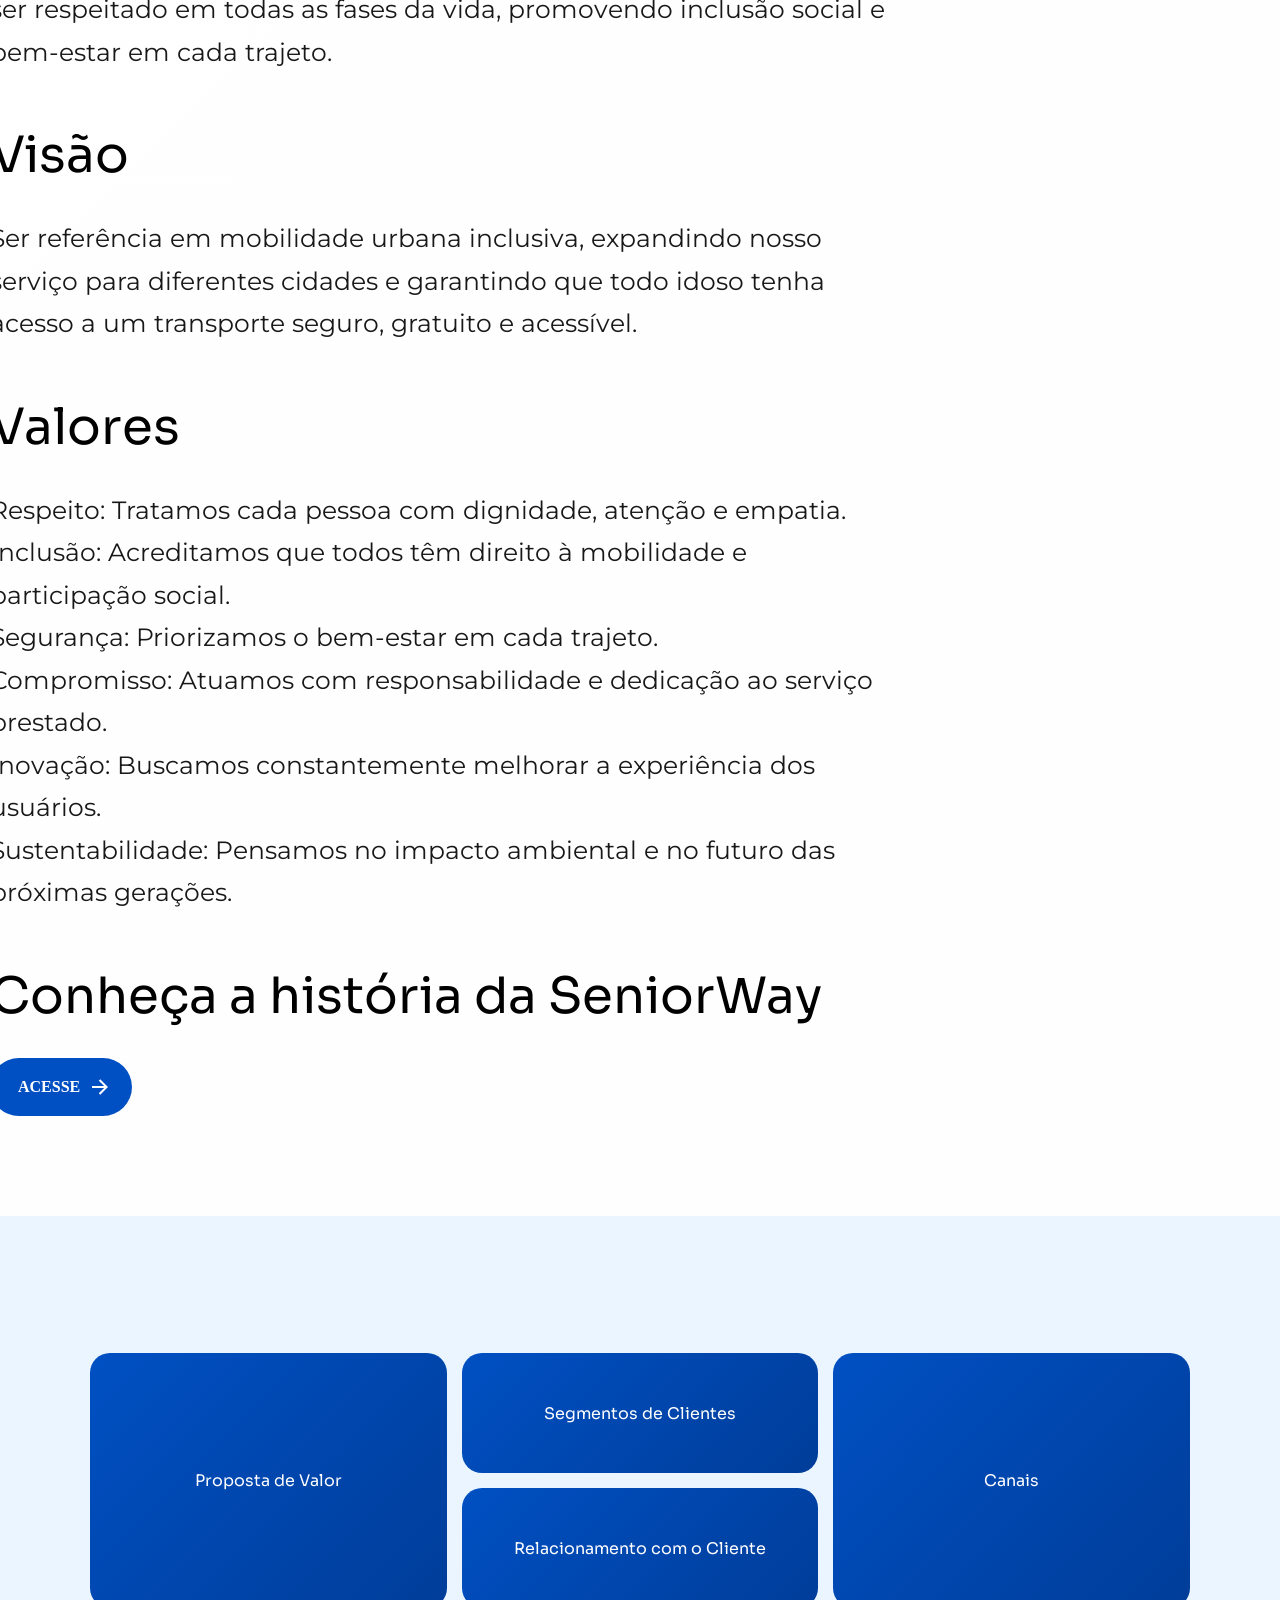
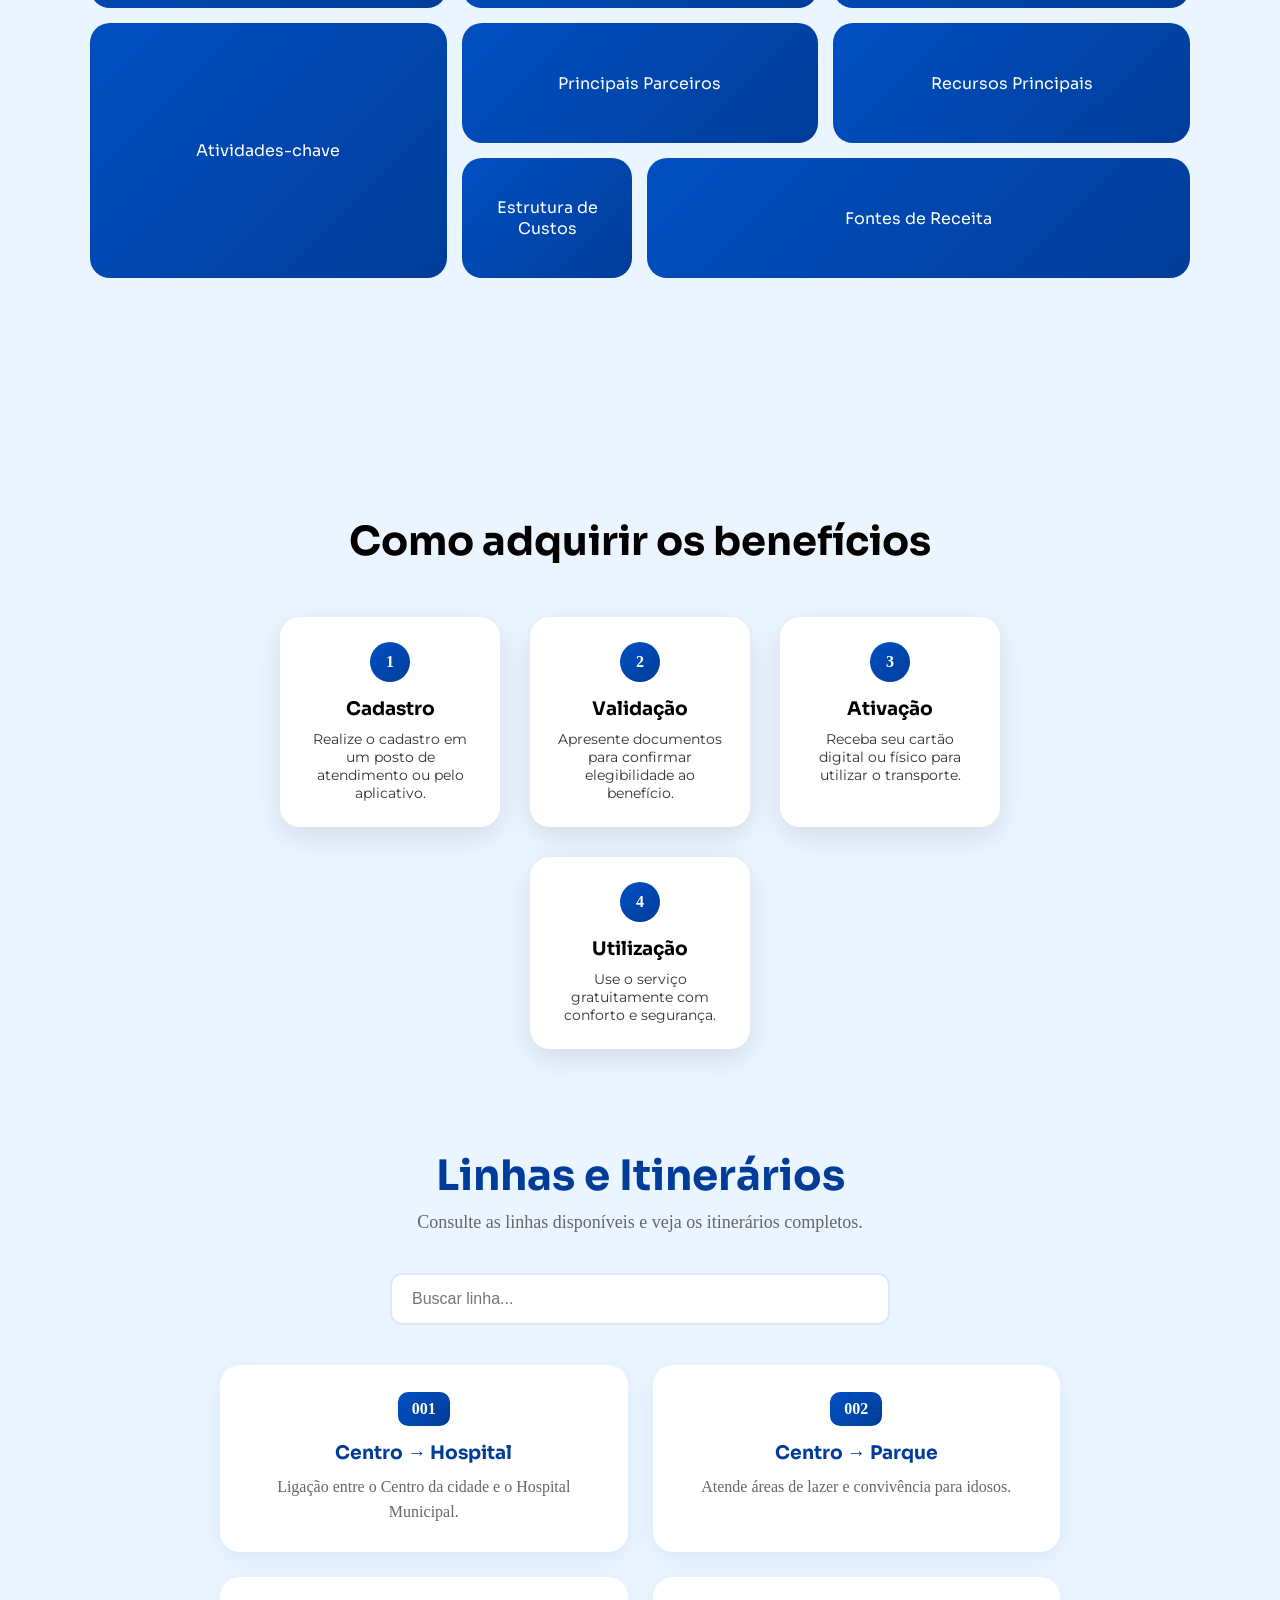
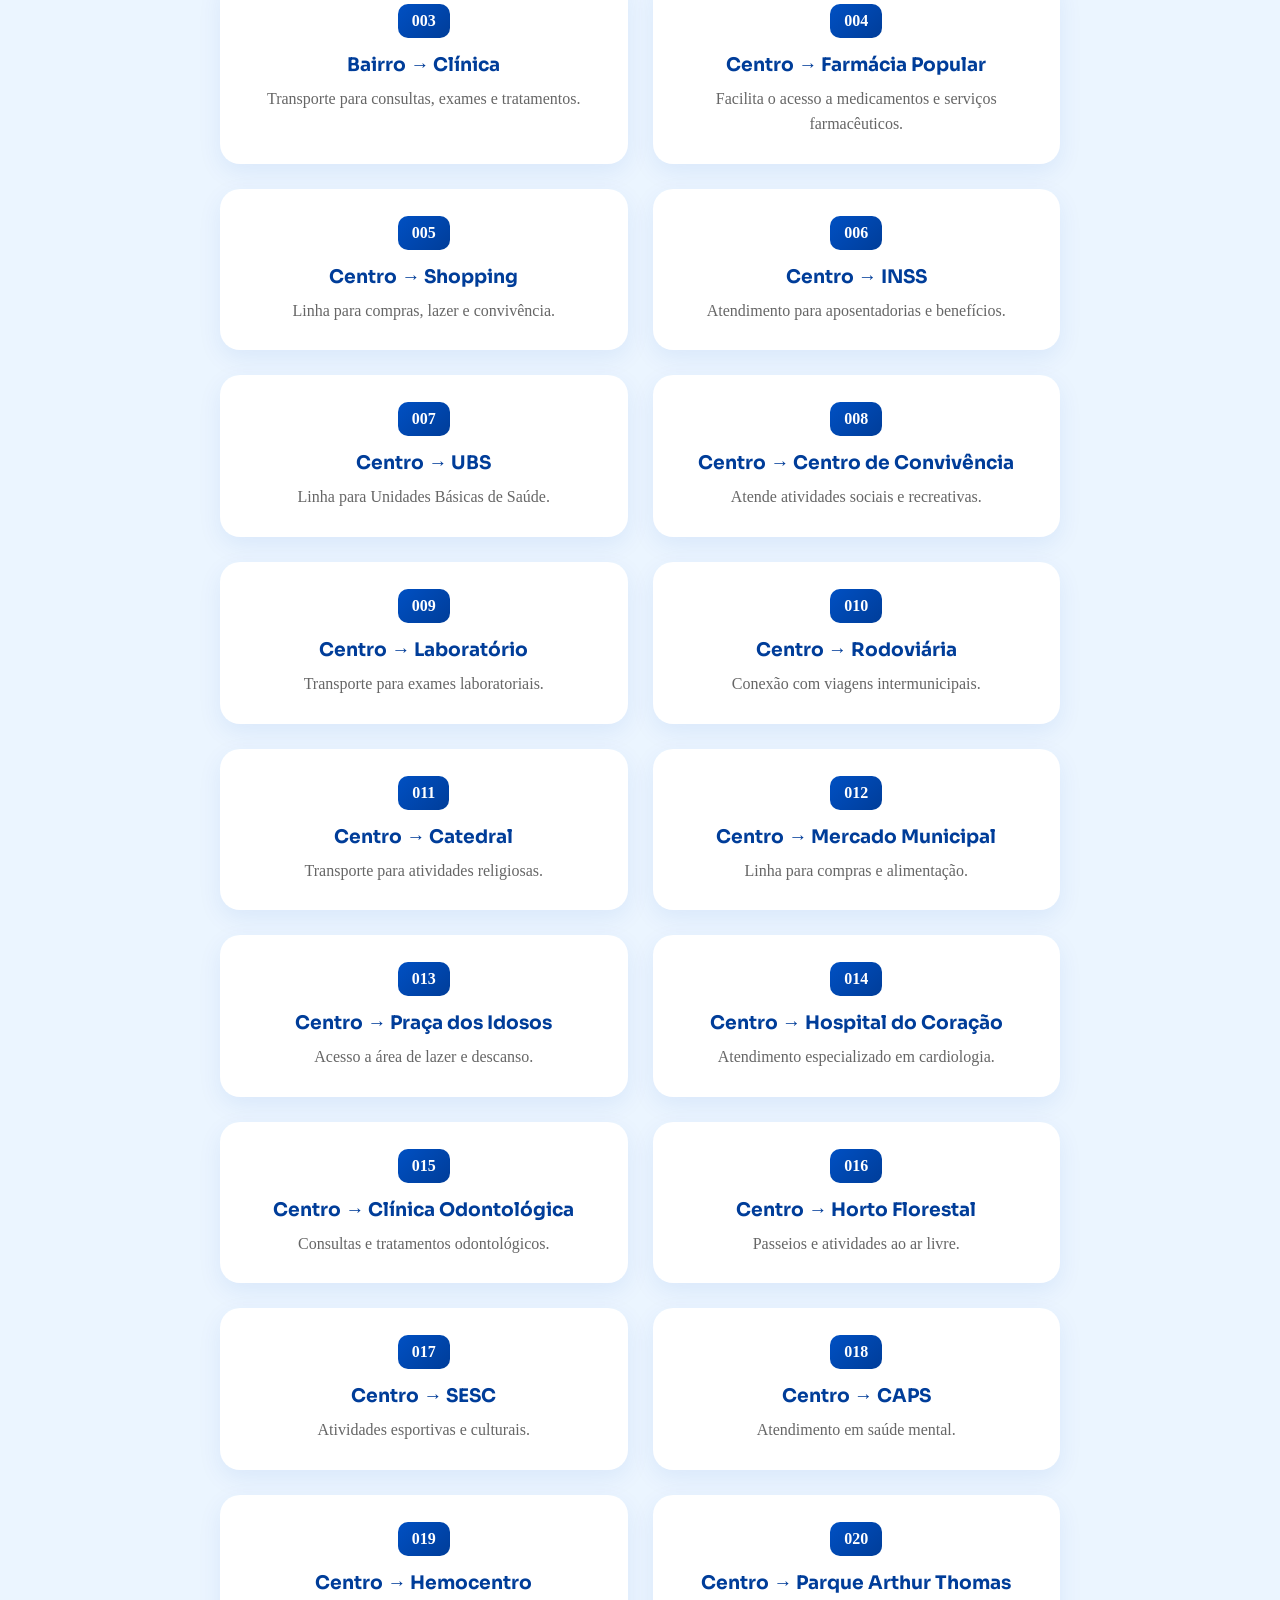
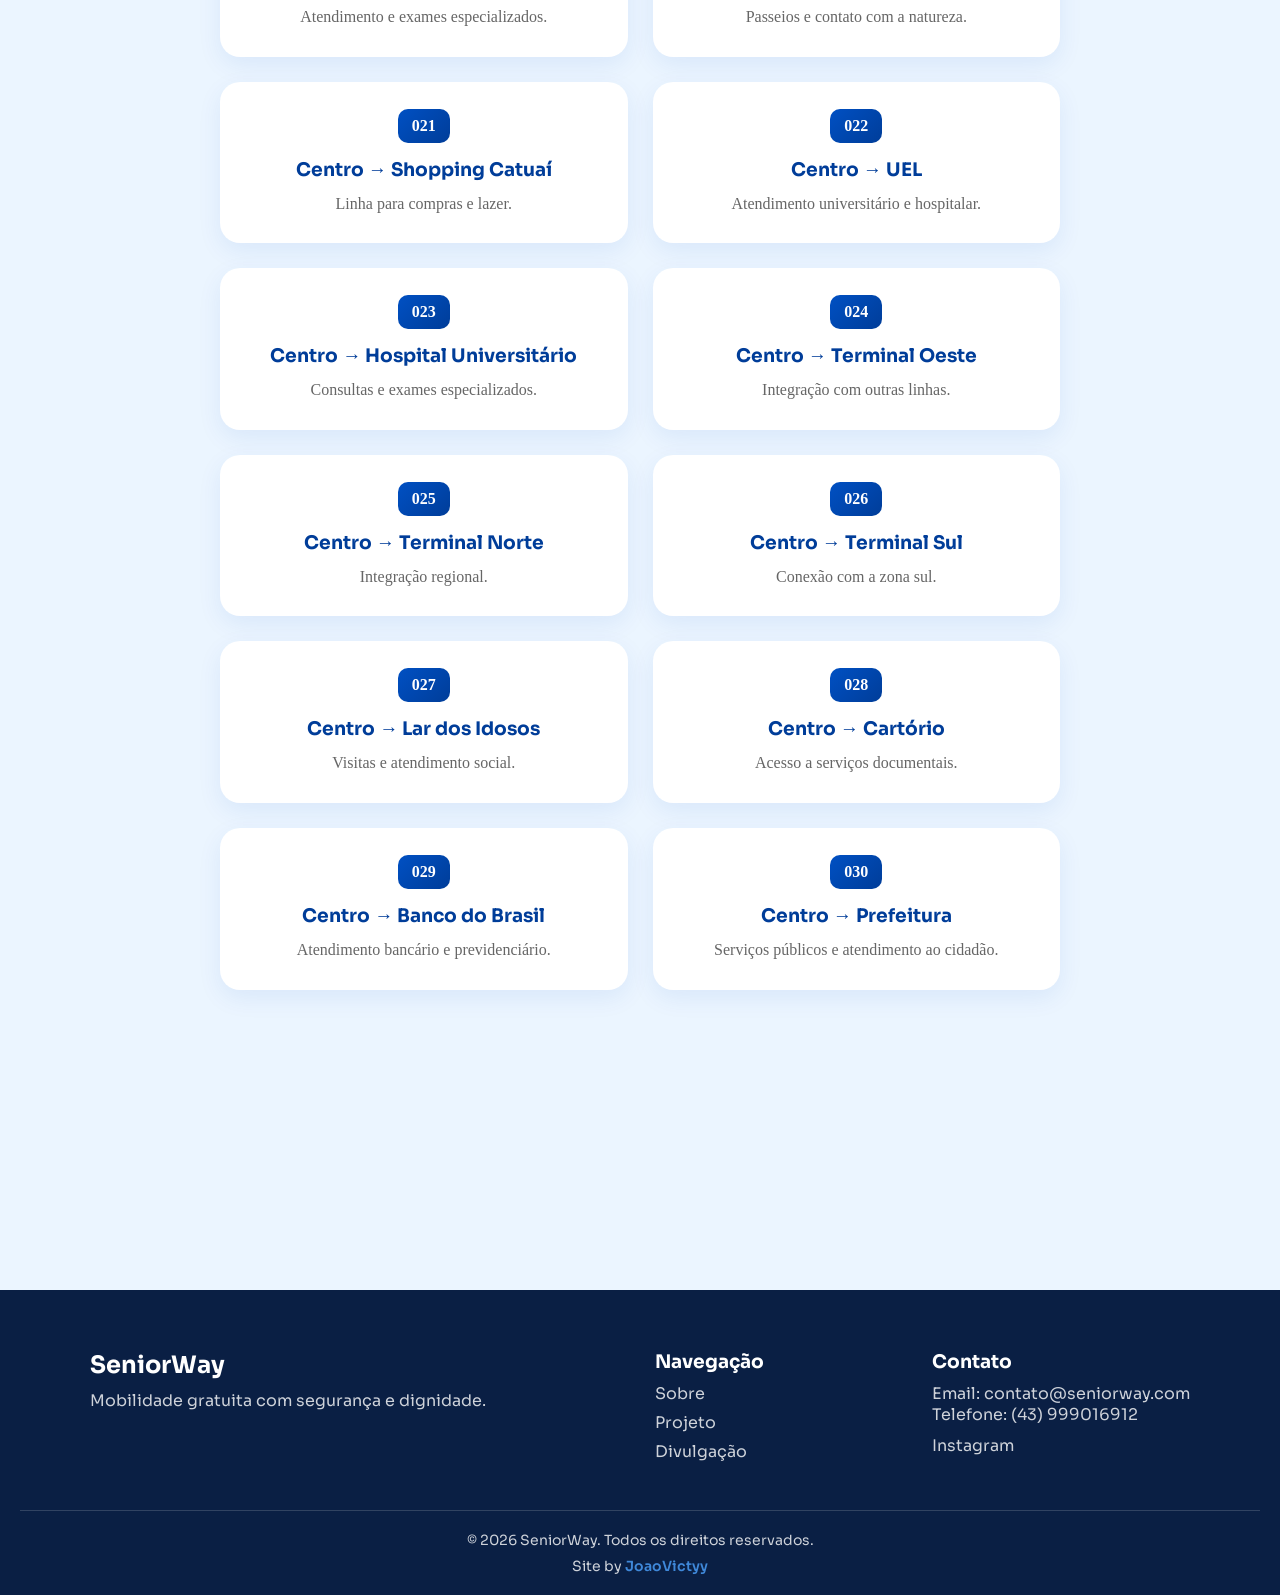
==== commit ca97ba07: "Update index.html" ====
--- a/index.html
+++ b/index.html
@@ -21,6 +21,7 @@
                 <li><a href="#sobre">Sobre</a></li>
                 <li><a href="#footer">Contato</a></li>
                 <li><a href="#canvas">Projeto</a></li>
+                <li><a href="carrossel.html">Divulgação</a></li>
             </ul>
         </div>
 
@@ -226,6 +227,7 @@
                 <h3>Navegação</h3>
                 <a href="#sobre">Sobre</a>
                 <a href="#canvas">Projeto</a>
+                <a href="carrossel.html">Divulgação</a>
             </div>
 
             <div class="footer-contato">
